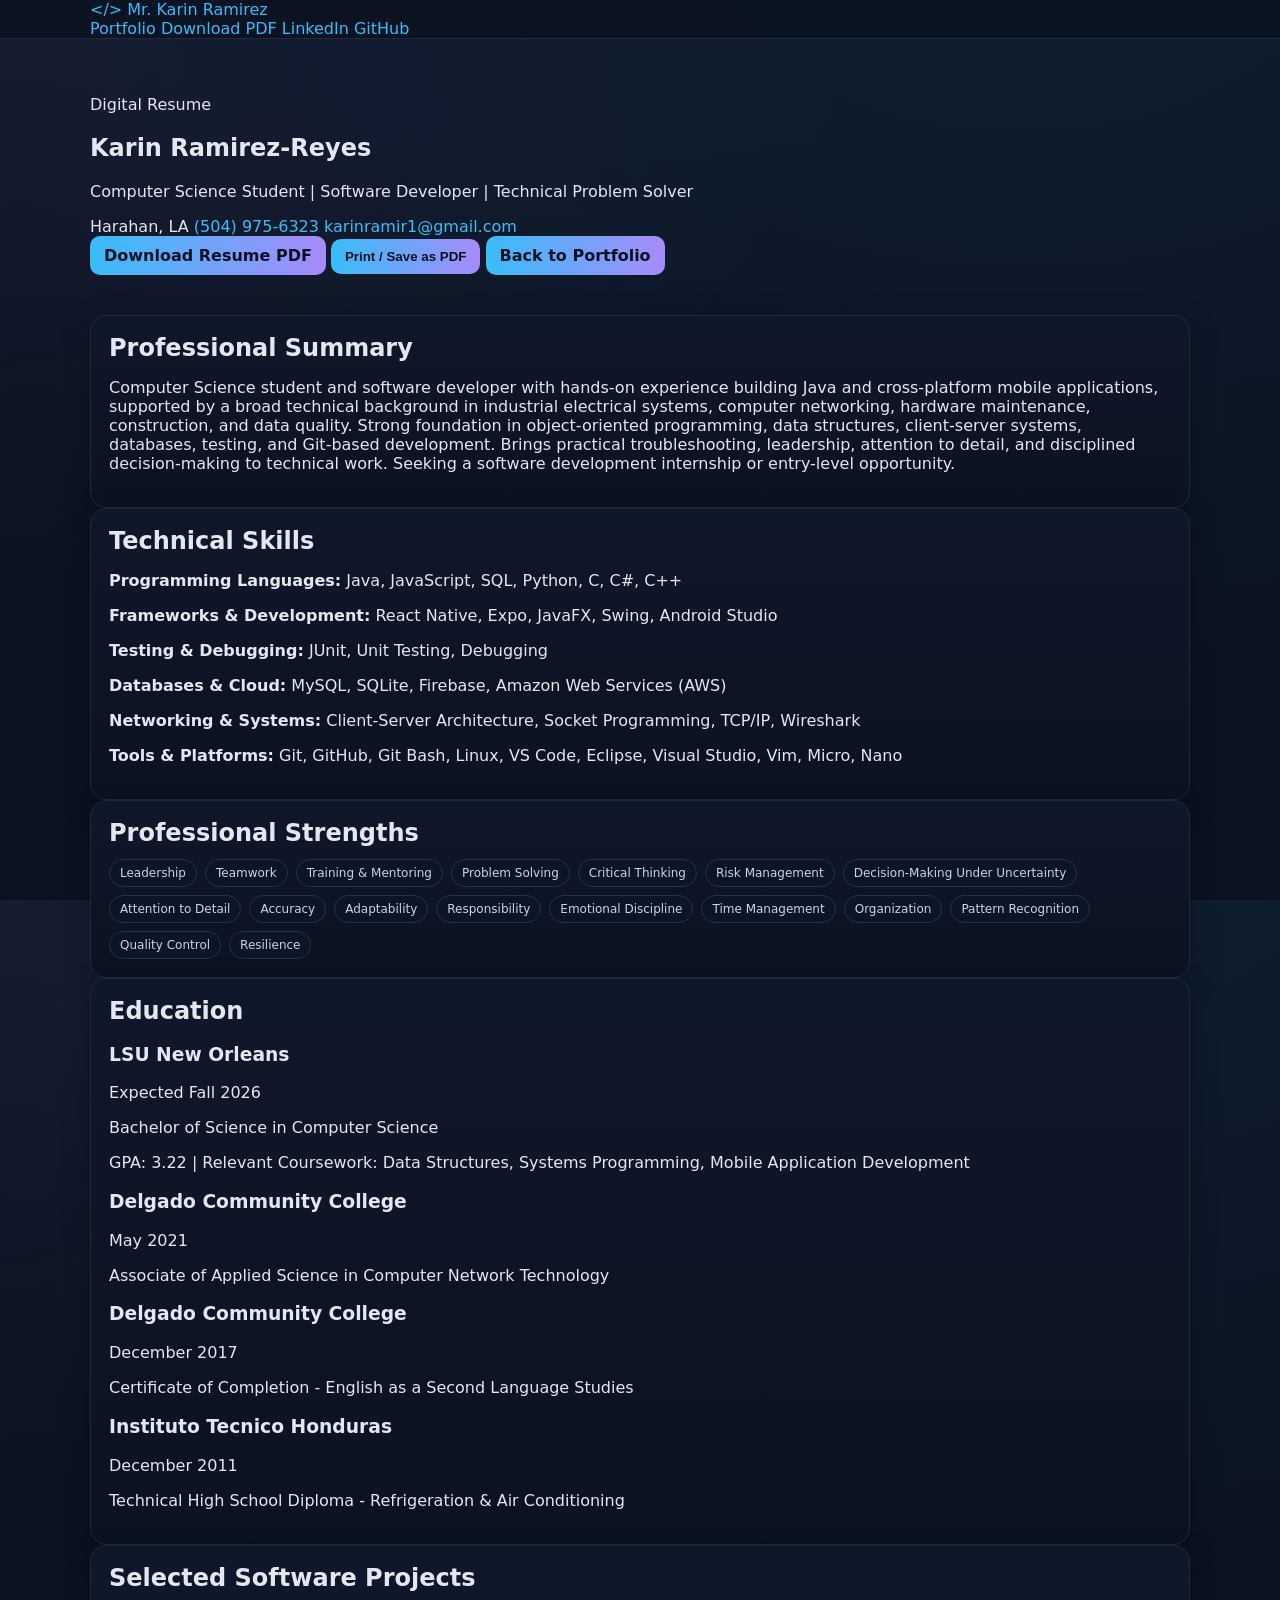
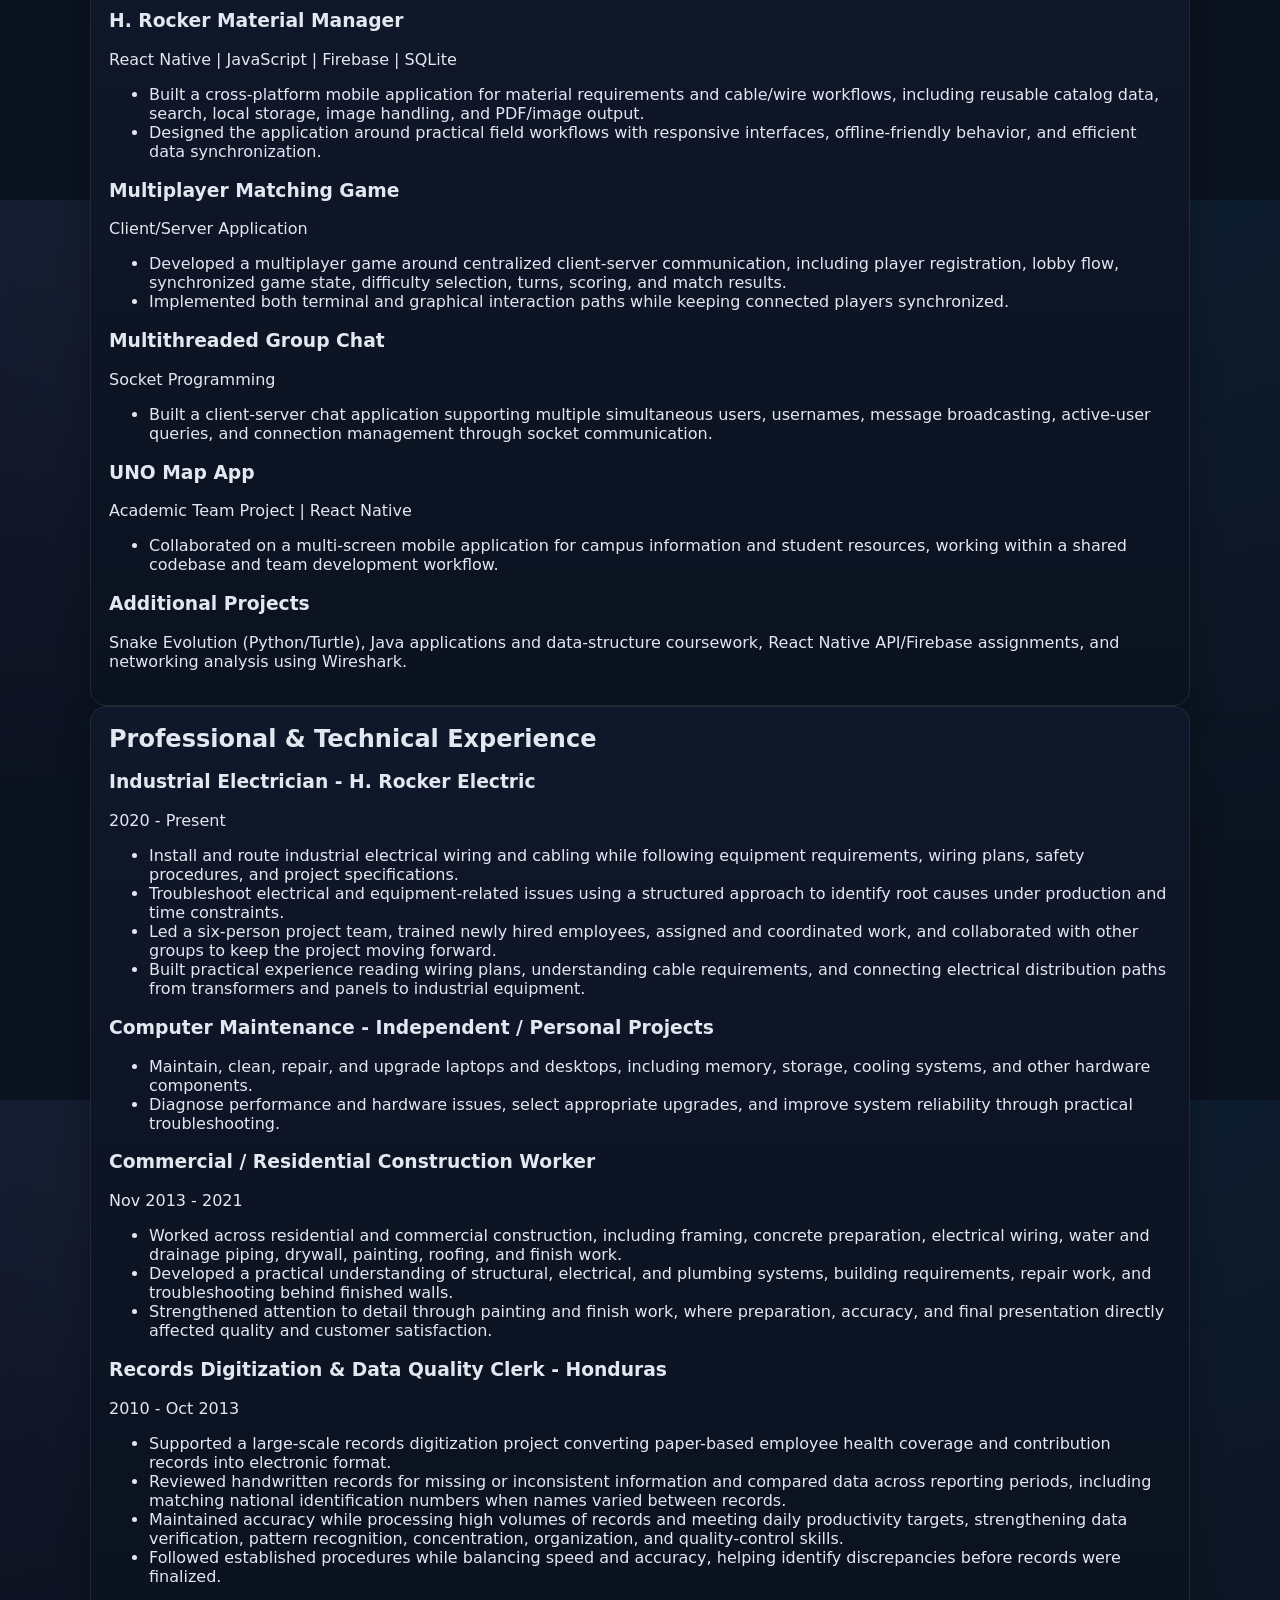
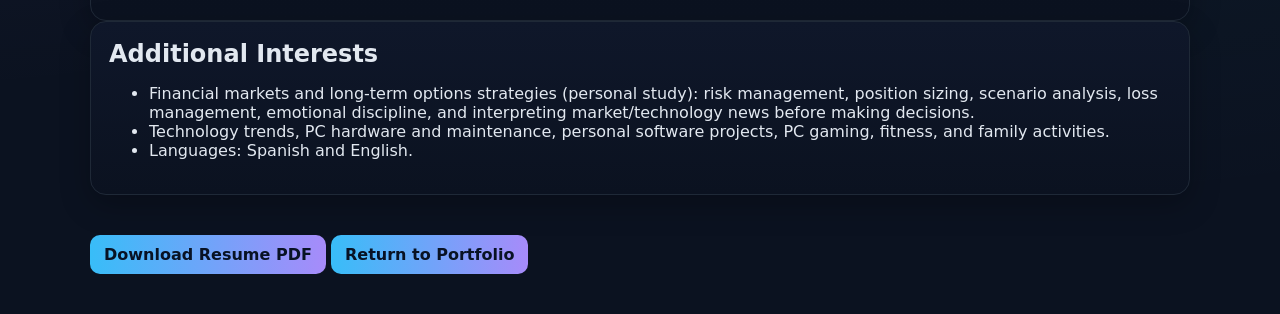
==== resume.html @ 6b3f6279 "add responsive digital resume page" ====
<!DOCTYPE html>
<html lang="en">
<head>
  <meta charset="utf-8" />
  <meta name="viewport" content="width=device-width, initial-scale=1" />

  <!-- Resume page metadata. Keep this title concise because it appears in browser tabs and search results. -->
  <title>Resume | Mr. Karin Ramirez</title>
  <meta
    name="description"
    content="Digital resume of Karin Ramirez-Reyes, Computer Science student and software developer in New Orleans, Louisiana."
  />

  <!-- The resume page reuses the main portfolio stylesheet so both pages remain visually consistent. -->
  <link rel="stylesheet" href="style.css" />
</head>

<body class="resume-page">
  <!--
    RESUME HEADER
    This lightweight header intentionally contains only the actions a recruiter is most likely to need:
    return to the portfolio, download the PDF, or open the professional profiles.
  -->
  <header class="resume-site-header">
    <div class="container resume-nav">
      <a class="logo" href="index.html">&lt;/&gt; Mr. Karin Ramirez</a>

      <nav class="resume-nav-links" aria-label="Resume navigation">
        <a href="index.html">Portfolio</a>
        <a href="resume.pdf" download>Download PDF</a>
        <a href="https://www.linkedin.com/in/karin-ramirez-reyes" target="_blank" rel="noopener">LinkedIn</a>
        <a href="https://github.com/karinramirez93" target="_blank" rel="noopener">GitHub</a>
      </nav>
    </div>
  </header>

  <main class="container resume-shell">
    <!--
      RESUME INTRO
      The digital version is intentionally formatted as readable web content instead of embedding a PDF.
      This makes the resume easier to read on phones and tablets while preserving a PDF download option.
    -->
    <section class="resume-intro">
      <p class="resume-kicker">Digital Resume</p>
      <h1>Karin Ramirez-Reyes</h1>
      <p class="resume-role">Computer Science Student | Software Developer | Technical Problem Solver</p>

      <!-- Contact details wrap automatically on smaller screens. -->
      <div class="resume-contact" aria-label="Contact information">
        <span>Harahan, LA</span>
        <a href="tel:+15049756323">(504) 975-6323</a>
        <a href="mailto:karinramir1@gmail.com">karinramir1@gmail.com</a>
      </div>

      <!-- Primary resume actions remain large enough for touch screens. -->
      <div class="resume-actions">
        <a class="btn" href="resume.pdf" download>Download Resume PDF</a>
        <button class="btn btn-secondary" type="button" onclick="window.print()">Print / Save as PDF</button>
        <a class="btn btn-secondary" href="index.html">Back to Portfolio</a>
      </div>
    </section>

    <!--
      PROFESSIONAL SUMMARY
      Keep this section short. The portfolio provides deeper project and experience details.
    -->
    <section class="resume-section card">
      <h2>Professional Summary</h2>
      <p>
        Computer Science student and software developer with hands-on experience building Java and
        cross-platform mobile applications, supported by a broad technical background in industrial
        electrical systems, computer networking, hardware maintenance, construction, and data quality.
        Strong foundation in object-oriented programming, data structures, client-server systems,
        databases, testing, and Git-based development. Brings practical troubleshooting, leadership,
        attention to detail, and disciplined decision-making to technical work. Seeking a software
        development internship or entry-level opportunity.
      </p>
    </section>

    <!--
      TECHNICAL SKILLS
      Each skill group is separated so recruiters can scan the page quickly on desktop or mobile.
    -->
    <section class="resume-section card">
      <h2>Technical Skills</h2>
      <div class="resume-skill-list">
        <p><strong>Programming Languages:</strong> Java, JavaScript, SQL, Python, C, C#, C++</p>
        <p><strong>Frameworks &amp; Development:</strong> React Native, Expo, JavaFX, Swing, Android Studio</p>
        <p><strong>Testing &amp; Debugging:</strong> JUnit, Unit Testing, Debugging</p>
        <p><strong>Databases &amp; Cloud:</strong> MySQL, SQLite, Firebase, Amazon Web Services (AWS)</p>
        <p><strong>Networking &amp; Systems:</strong> Client-Server Architecture, Socket Programming, TCP/IP, Wireshark</p>
        <p><strong>Tools &amp; Platforms:</strong> Git, GitHub, Git Bash, Linux, VS Code, Eclipse, Visual Studio, Vim, Micro, Nano</p>
      </div>
    </section>

    <!--
      PROFESSIONAL STRENGTHS
      These are intentionally presented as concise tags instead of a long paragraph.
    -->
    <section class="resume-section card">
      <h2>Professional Strengths</h2>
      <div class="stack">
        <span class="chip">Leadership</span>
        <span class="chip">Teamwork</span>
        <span class="chip">Training &amp; Mentoring</span>
        <span class="chip">Problem Solving</span>
        <span class="chip">Critical Thinking</span>
        <span class="chip">Risk Management</span>
        <span class="chip">Decision-Making Under Uncertainty</span>
        <span class="chip">Attention to Detail</span>
        <span class="chip">Accuracy</span>
        <span class="chip">Adaptability</span>
        <span class="chip">Responsibility</span>
        <span class="chip">Emotional Discipline</span>
        <span class="chip">Time Management</span>
        <span class="chip">Organization</span>
        <span class="chip">Pattern Recognition</span>
        <span class="chip">Quality Control</span>
        <span class="chip">Resilience</span>
      </div>
    </section>

    <!-- EDUCATION -->
    <section class="resume-section card">
      <h2>Education</h2>

      <article class="resume-entry">
        <div class="resume-entry-heading">
          <h3>LSU New Orleans</h3>
          <span>Expected Fall 2026</span>
        </div>
        <p>Bachelor of Science in Computer Science</p>
        <p class="resume-meta">GPA: 3.22 | Relevant Coursework: Data Structures, Systems Programming, Mobile Application Development</p>
      </article>

      <article class="resume-entry">
        <div class="resume-entry-heading">
          <h3>Delgado Community College</h3>
          <span>May 2021</span>
        </div>
        <p>Associate of Applied Science in Computer Network Technology</p>
      </article>

      <article class="resume-entry">
        <div class="resume-entry-heading">
          <h3>Delgado Community College</h3>
          <span>December 2017</span>
        </div>
        <p>Certificate of Completion - English as a Second Language Studies</p>
      </article>

      <article class="resume-entry">
        <div class="resume-entry-heading">
          <h3>Instituto Tecnico Honduras</h3>
          <span>December 2011</span>
        </div>
        <p>Technical High School Diploma - Refrigeration &amp; Air Conditioning</p>
      </article>
    </section>

    <!--
      SELECTED SOFTWARE PROJECTS
      Only representative projects are shown here. The main portfolio remains the richer project showcase.
    -->
    <section class="resume-section card">
      <h2>Selected Software Projects</h2>

      <article class="resume-entry">
        <h3>H. Rocker Material Manager</h3>
        <p class="resume-meta">React Native | JavaScript | Firebase | SQLite</p>
        <ul>
          <li>Built a cross-platform mobile application for material requirements and cable/wire workflows, including reusable catalog data, search, local storage, image handling, and PDF/image output.</li>
          <li>Designed the application around practical field workflows with responsive interfaces, offline-friendly behavior, and efficient data synchronization.</li>
        </ul>
      </article>

      <article class="resume-entry">
        <h3>Multiplayer Matching Game</h3>
        <p class="resume-meta">Client/Server Application</p>
        <ul>
          <li>Developed a multiplayer game around centralized client-server communication, including player registration, lobby flow, synchronized game state, difficulty selection, turns, scoring, and match results.</li>
          <li>Implemented both terminal and graphical interaction paths while keeping connected players synchronized.</li>
        </ul>
      </article>

      <article class="resume-entry">
        <h3>Multithreaded Group Chat</h3>
        <p class="resume-meta">Socket Programming</p>
        <ul>
          <li>Built a client-server chat application supporting multiple simultaneous users, usernames, message broadcasting, active-user queries, and connection management through socket communication.</li>
        </ul>
      </article>

      <article class="resume-entry">
        <h3>UNO Map App</h3>
        <p class="resume-meta">Academic Team Project | React Native</p>
        <ul>
          <li>Collaborated on a multi-screen mobile application for campus information and student resources, working within a shared codebase and team development workflow.</li>
        </ul>
      </article>

      <article class="resume-entry">
        <h3>Additional Projects</h3>
        <p>Snake Evolution (Python/Turtle), Java applications and data-structure coursework, React Native API/Firebase assignments, and networking analysis using Wireshark.</p>
      </article>
    </section>

    <!--
      PROFESSIONAL & TECHNICAL EXPERIENCE
      Entries are ordered from most recent to oldest to match standard resume conventions.
    -->
    <section class="resume-section card">
      <h2>Professional &amp; Technical Experience</h2>

      <article class="resume-entry">
        <div class="resume-entry-heading">
          <h3>Industrial Electrician - H. Rocker Electric</h3>
          <span>2020 - Present</span>
        </div>
        <ul>
          <li>Install and route industrial electrical wiring and cabling while following equipment requirements, wiring plans, safety procedures, and project specifications.</li>
          <li>Troubleshoot electrical and equipment-related issues using a structured approach to identify root causes under production and time constraints.</li>
          <li>Led a six-person project team, trained newly hired employees, assigned and coordinated work, and collaborated with other groups to keep the project moving forward.</li>
          <li>Built practical experience reading wiring plans, understanding cable requirements, and connecting electrical distribution paths from transformers and panels to industrial equipment.</li>
        </ul>
      </article>

      <article class="resume-entry">
        <h3>Computer Maintenance - Independent / Personal Projects</h3>
        <ul>
          <li>Maintain, clean, repair, and upgrade laptops and desktops, including memory, storage, cooling systems, and other hardware components.</li>
          <li>Diagnose performance and hardware issues, select appropriate upgrades, and improve system reliability through practical troubleshooting.</li>
        </ul>
      </article>

      <article class="resume-entry">
        <div class="resume-entry-heading">
          <h3>Commercial / Residential Construction Worker</h3>
          <span>Nov 2013 - 2021</span>
        </div>
        <ul>
          <li>Worked across residential and commercial construction, including framing, concrete preparation, electrical wiring, water and drainage piping, drywall, painting, roofing, and finish work.</li>
          <li>Developed a practical understanding of structural, electrical, and plumbing systems, building requirements, repair work, and troubleshooting behind finished walls.</li>
          <li>Strengthened attention to detail through painting and finish work, where preparation, accuracy, and final presentation directly affected quality and customer satisfaction.</li>
        </ul>
      </article>

      <article class="resume-entry">
        <div class="resume-entry-heading">
          <h3>Records Digitization &amp; Data Quality Clerk - Honduras</h3>
          <span>2010 - Oct 2013</span>
        </div>
        <ul>
          <li>Supported a large-scale records digitization project converting paper-based employee health coverage and contribution records into electronic format.</li>
          <li>Reviewed handwritten records for missing or inconsistent information and compared data across reporting periods, including matching national identification numbers when names varied between records.</li>
          <li>Maintained accuracy while processing high volumes of records and meeting daily productivity targets, strengthening data verification, pattern recognition, concentration, organization, and quality-control skills.</li>
          <li>Followed established procedures while balancing speed and accuracy, helping identify discrepancies before records were finalized.</li>
        </ul>
      </article>
    </section>

    <!--
      ADDITIONAL INTERESTS
      The resume keeps these intentionally brief; LinkedIn can provide the longer personal/professional story later.
    -->
    <section class="resume-section card">
      <h2>Additional Interests</h2>
      <ul>
        <li>Financial markets and long-term options strategies (personal study): risk management, position sizing, scenario analysis, loss management, emotional discipline, and interpreting market/technology news before making decisions.</li>
        <li>Technology trends, PC hardware and maintenance, personal software projects, PC gaming, fitness, and family activities.</li>
        <li>Languages: Spanish and English.</li>
      </ul>
    </section>

    <!-- Bottom actions prevent mobile visitors from having to scroll back to the top to download the resume. -->
    <section class="resume-bottom-actions" aria-label="Resume actions">
      <a class="btn" href="resume.pdf" download>Download Resume PDF</a>
      <a class="btn btn-secondary" href="index.html">Return to Portfolio</a>
    </section>
  </main>

  <!--
    PRINT BEHAVIOR
    window.print() is intentionally used instead of an external dependency. On most desktop and mobile
    browsers this provides a native print dialog with a "Save as PDF" option.
  -->
</body>
</html>
---- style.css ----
:root {
  --bg: #0b1220;
  --panel: #0f172a;
  --text: #e2e8f0;
  --muted: #94a3b8;
  --accent: #38bdf8;
  --accent-2: #a78bfa;
  --ring: rgba(56,189,248,0.4);
}
* { box-sizing: border-box; }
html, body { height: 100%; }
body {
  margin: 0;
  font-family: system-ui, -apple-system, Segoe UI, Roboto, Ubuntu, Cantarell, Noto Sans, Arial, "Apple Color Emoji", "Segoe UI Emoji";
  background: radial-gradient(1200px 800px at 80% -10%, rgba(56,189,248,0.08), transparent),
              radial-gradient(1000px 600px at -10% 0%, rgba(167,139,250,0.08), transparent), var(--bg);
  color: var(--text);
}
a { color: var(--accent); text-decoration: none; }
a:hover { text-decoration: underline; }
.container { width: min(1100px, 92%); margin: 0 auto; }
header { position: sticky; top: 0; z-index: 50; backdrop-filter: blur(8px); background: #0b1220cc; border-bottom: 1px solid #1f2937; }
.nav { display:flex; align-items:center; justify-content:space-between; padding: 14px 0; }
.nav a.logo { font-weight: 800; letter-spacing: 0.4px; }
.nav .links { display:flex; gap: 16px; }
.btn { display:inline-block; padding: 10px 14px; border-radius: 10px; background: linear-gradient(90deg, var(--accent), var(--accent-2)); color: #081224; font-weight: 700; border: none; }
.btn:hover { filter: brightness(1.05); }
.hero { display:grid; grid-template-columns: 1.2fr 0.8fr; gap: 28px; align-items:center; padding: 56px 0; }
.hero h1 { font-size: clamp(28px, 6vw, 48px); line-height: 1.05; margin: 0 0 12px; }
.hero p { color: var(--muted); margin: 0 0 22px; }
.card { background: linear-gradient(180deg, #0f172a, #0b1220); border: 1px solid #1f2937; border-radius: 16px; padding: 18px; box-shadow: 0 10px 30px rgba(0,0,0,0.25); }
.grid { display:grid; grid-template-columns: repeat(3, 1fr); gap: 18px; }
.project { display:flex; flex-direction:column; gap:10px; }
.project img { width:100%; aspect-ratio: 16/9; object-fit: cover; border-radius: 12px; border: 1px solid #1f2937; }
.project h3 { margin: 0; font-size: 18px; }
.project p { margin: 0; color: var(--muted); font-size: 14px; }
.stack { display:flex; gap:8px; flex-wrap: wrap; margin-top: 10px; }
.chip { padding: 6px 10px; border-radius: 999px; border:1px solid #243244; color:#cbd5e1; font-size: 12px; background:#0c1527; }
section { padding: 40px 0; }
h2 { margin: 0 0 12px; font-size: 24px; }
.about { display:grid; grid-template-columns: 1fr 1fr; gap: 18px; align-items: start; }
.footer { border-top: 1px solid #1f2937; color: #9ca3af; padding: 24px 0 60px; font-size: 14px; }
.kbd { font-family: ui-monospace, SFMono-Regular, Menlo, Monaco, Consolas, "Liberation Mono", "Courier New", monospace; background:#0c1527; border:1px solid #243244; padding:2px 6px; border-radius:6px; }
.note { color: var(--muted); font-size: 14px; }
@media (max-width: 900px) {
  .hero { grid-template-columns: 1fr; text-align: center; }
  .about { grid-template-columns: 1fr; }
  .grid { grid-template-columns: 1fr; }
  .nav .links { display:none; }
}
input, textarea {
  padding:12px;
  border-radius:10px;
  border:1px solid #243244;
  background:#0c1527;
  color:#e2e8f0;
  outline:none;
}
input:focus, textarea:focus {
  box-shadow:0 0 0 4px var(--ring);
}



/* Experience projects are grouped independently so future work can use the same gallery pattern. */
.experience-projects { margin-top: 18px; }
.experience-projects h4 { margin: 0 0 10px; font-size: 15px; }
.experience-project-button {
  width: 100%; padding: 14px; text-align: left; cursor: pointer;
  border: 1px solid #243244; border-radius: 12px; background: #0c1527; color: var(--text);
}
.experience-project-button:hover { border-color: var(--accent); }
.experience-project-button span { display: block; font-weight: 700; }
.experience-project-button small { display: block; margin-top: 5px; color: var(--muted); }

.modal-open { overflow: hidden; }
.gallery-modal, .lightbox { display: none; position: fixed; inset: 0; z-index: 100; padding: 24px; }
.gallery-modal.is-open, .lightbox.is-open { display: grid; place-items: center; }
.gallery-modal-backdrop { position: absolute; inset: 0; background: rgba(2, 6, 23, 0.88); backdrop-filter: blur(5px); }
.gallery-dialog {
  position: relative; z-index: 1; width: min(920px, 96vw); max-height: 92vh; overflow-y: auto;
  background: var(--panel); border: 1px solid #243244; border-radius: 18px; padding: 24px;
  box-shadow: 0 24px 80px rgba(0,0,0,.55);
}
.gallery-heading { padding-right: 42px; }
.gallery-heading h2 { margin-bottom: 8px; }
.gallery-heading > p:last-child { color: var(--muted); margin-top: 0; }
.gallery-eyebrow { margin: 0 0 7px; color: var(--accent); font-size: 13px; font-weight: 700; text-transform: uppercase; letter-spacing: .06em; }
.gallery-close {
  position: absolute; top: 12px; right: 14px; z-index: 3; width: 40px; height: 40px;
  border: 1px solid #243244; border-radius: 50%; background: #0c1527; color: var(--text);
  font-size: 25px; cursor: pointer;
}
.gallery-page { display: grid; grid-template-columns: repeat(2, minmax(0, 1fr)); gap: 12px; margin-top: 20px; }
.gallery-thumbnail { padding: 0; border: 1px solid #243244; border-radius: 12px; overflow: hidden; background: #0c1527; cursor: zoom-in; }
.gallery-thumbnail img { display: block; width: 100%; aspect-ratio: 4 / 3; object-fit: cover; }
.gallery-controls { display: flex; justify-content: center; align-items: center; gap: 18px; margin-top: 18px; }
.gallery-page-button {
  min-width: 76px; min-height: 40px; padding: 8px 12px; border-radius: 10px;
  border: 1px solid #243244; background: #0c1527; color: var(--text);
  font-size: 14px; cursor: pointer;
}
.gallery-page-button:hover:not(:disabled) { border-color: var(--accent); }
.gallery-page-button:disabled { opacity: .35; cursor: not-allowed; }
#gallery-page-status { min-width: 105px; text-align: center; color: var(--muted); font-size: 14px; }
.gallery-page-top { scroll-margin-top: 12px; outline: none; }
.project-actions { display: flex; gap: 12px; margin-top: 10px; align-items: center; flex-wrap: wrap; }
.text-button {
  padding: 0; border: 0; background: transparent; color: var(--accent);
  font: inherit; cursor: pointer;
}
.text-button:hover { text-decoration: underline; }

.lightbox { z-index: 120; }
.lightbox-dialog {
  position: relative; z-index: 1; display: grid; place-items: center;
  width: min(1200px, 96vw); height: min(850px, 92vh);
}
.lightbox-dialog .gallery-close { background: rgba(12,21,39,.9); }
.lightbox-dialog img { max-width: 100%; max-height: 86vh; object-fit: contain; border-radius: 12px; }
.lightbox-arrow {
  position: absolute; top: 50%; transform: translateY(-50%); z-index: 2;
  width: 48px; height: 48px; border-radius: 50%; border: 1px solid #334155;
  background: rgba(12,21,39,.88); color: var(--text); font-size: 22px; cursor: pointer;
}
.lightbox-prev { left: 12px; }
.lightbox-next { right: 12px; }
.lightbox-status {
  position: absolute; bottom: 10px; padding: 6px 10px; border-radius: 999px;
  background: rgba(12,21,39,.88); color: var(--text); font-size: 13px;
}

@media (max-width: 650px) {
  .gallery-modal, .lightbox { padding: 10px; }
  .gallery-dialog { padding: 18px 14px; }
  /* Two compact thumbnails per row keep four photos visible without oversized mobile images. */
  .gallery-page { grid-template-columns: repeat(2, minmax(0, 1fr)); gap: 8px; }
  .gallery-thumbnail img { aspect-ratio: 1 / 1; }
  .gallery-controls { gap: 7px; flex-wrap: wrap; }
  .gallery-page-button { min-width: 68px; min-height: 42px; padding: 7px 9px; font-size: 13px; }
  #gallery-page-status { order: -1; flex-basis: 100%; margin-bottom: 2px; }
  .lightbox-arrow { width: 42px; height: 42px; }
}
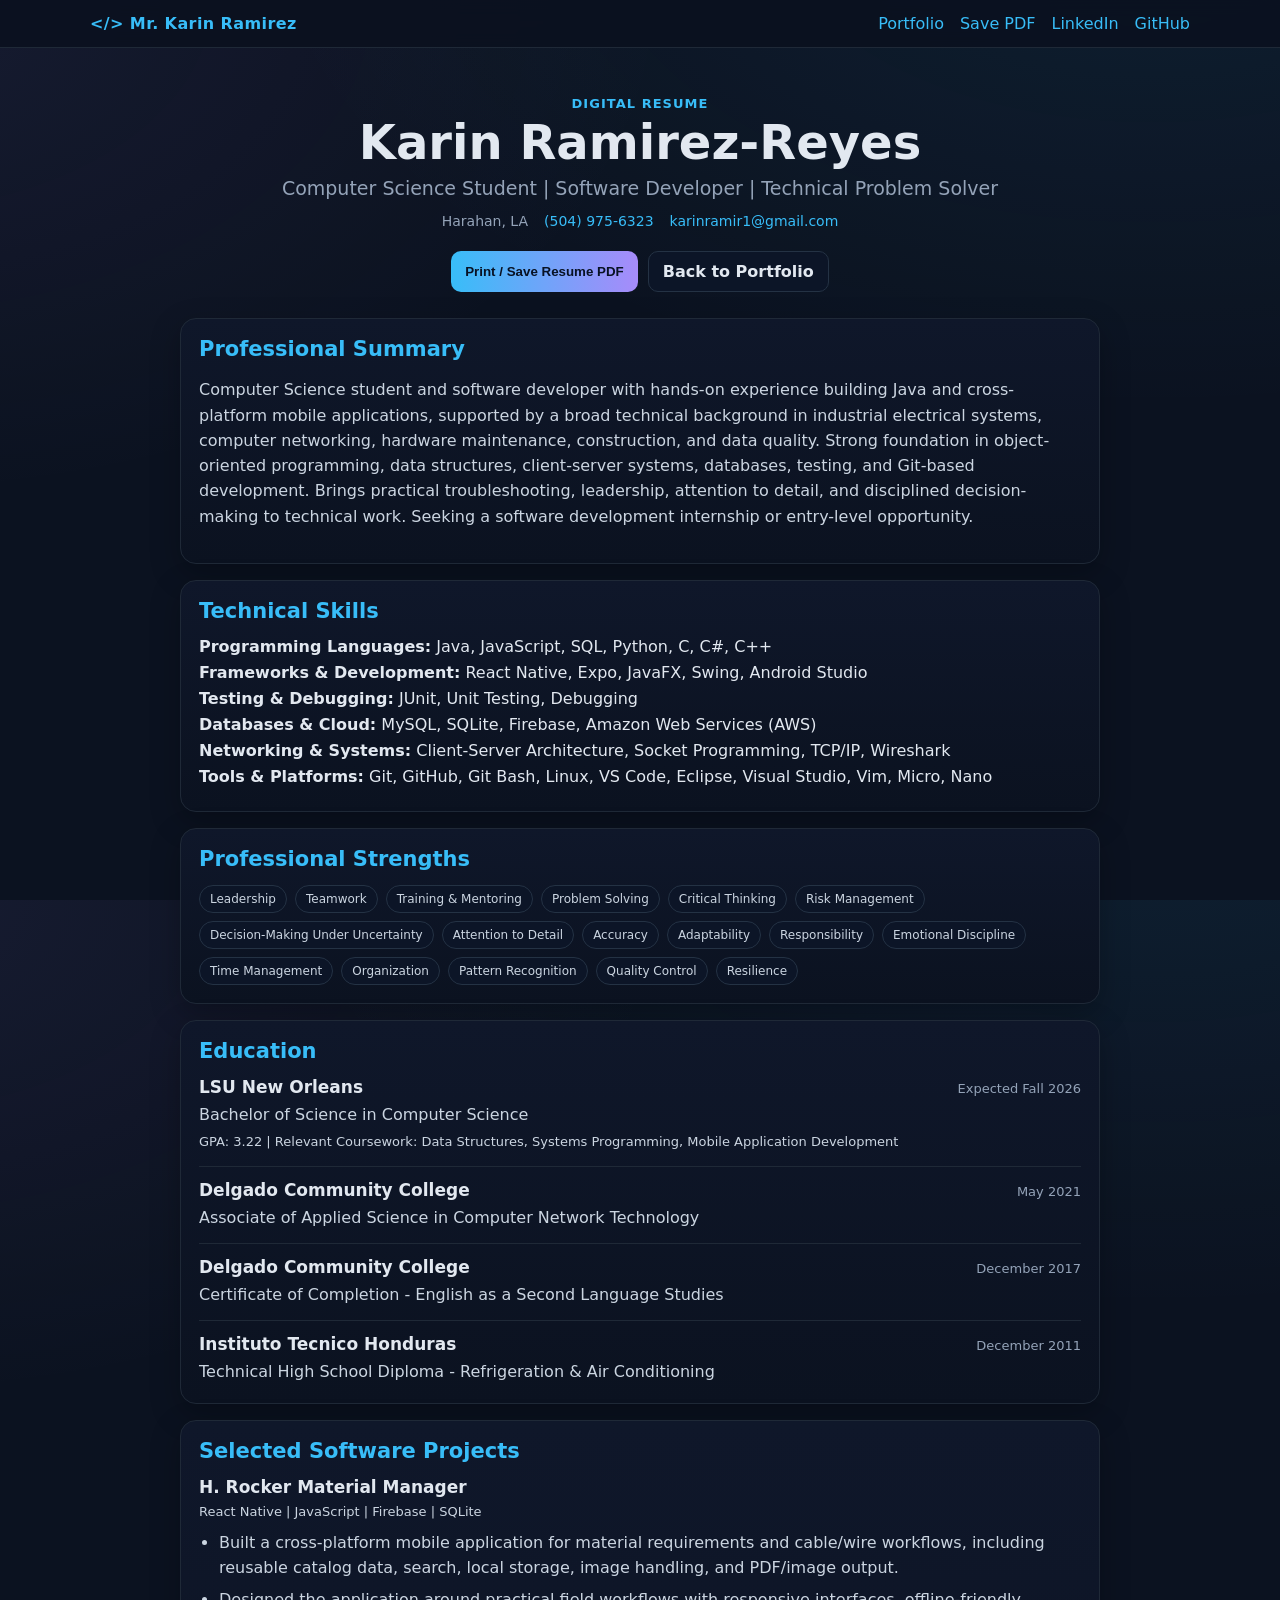
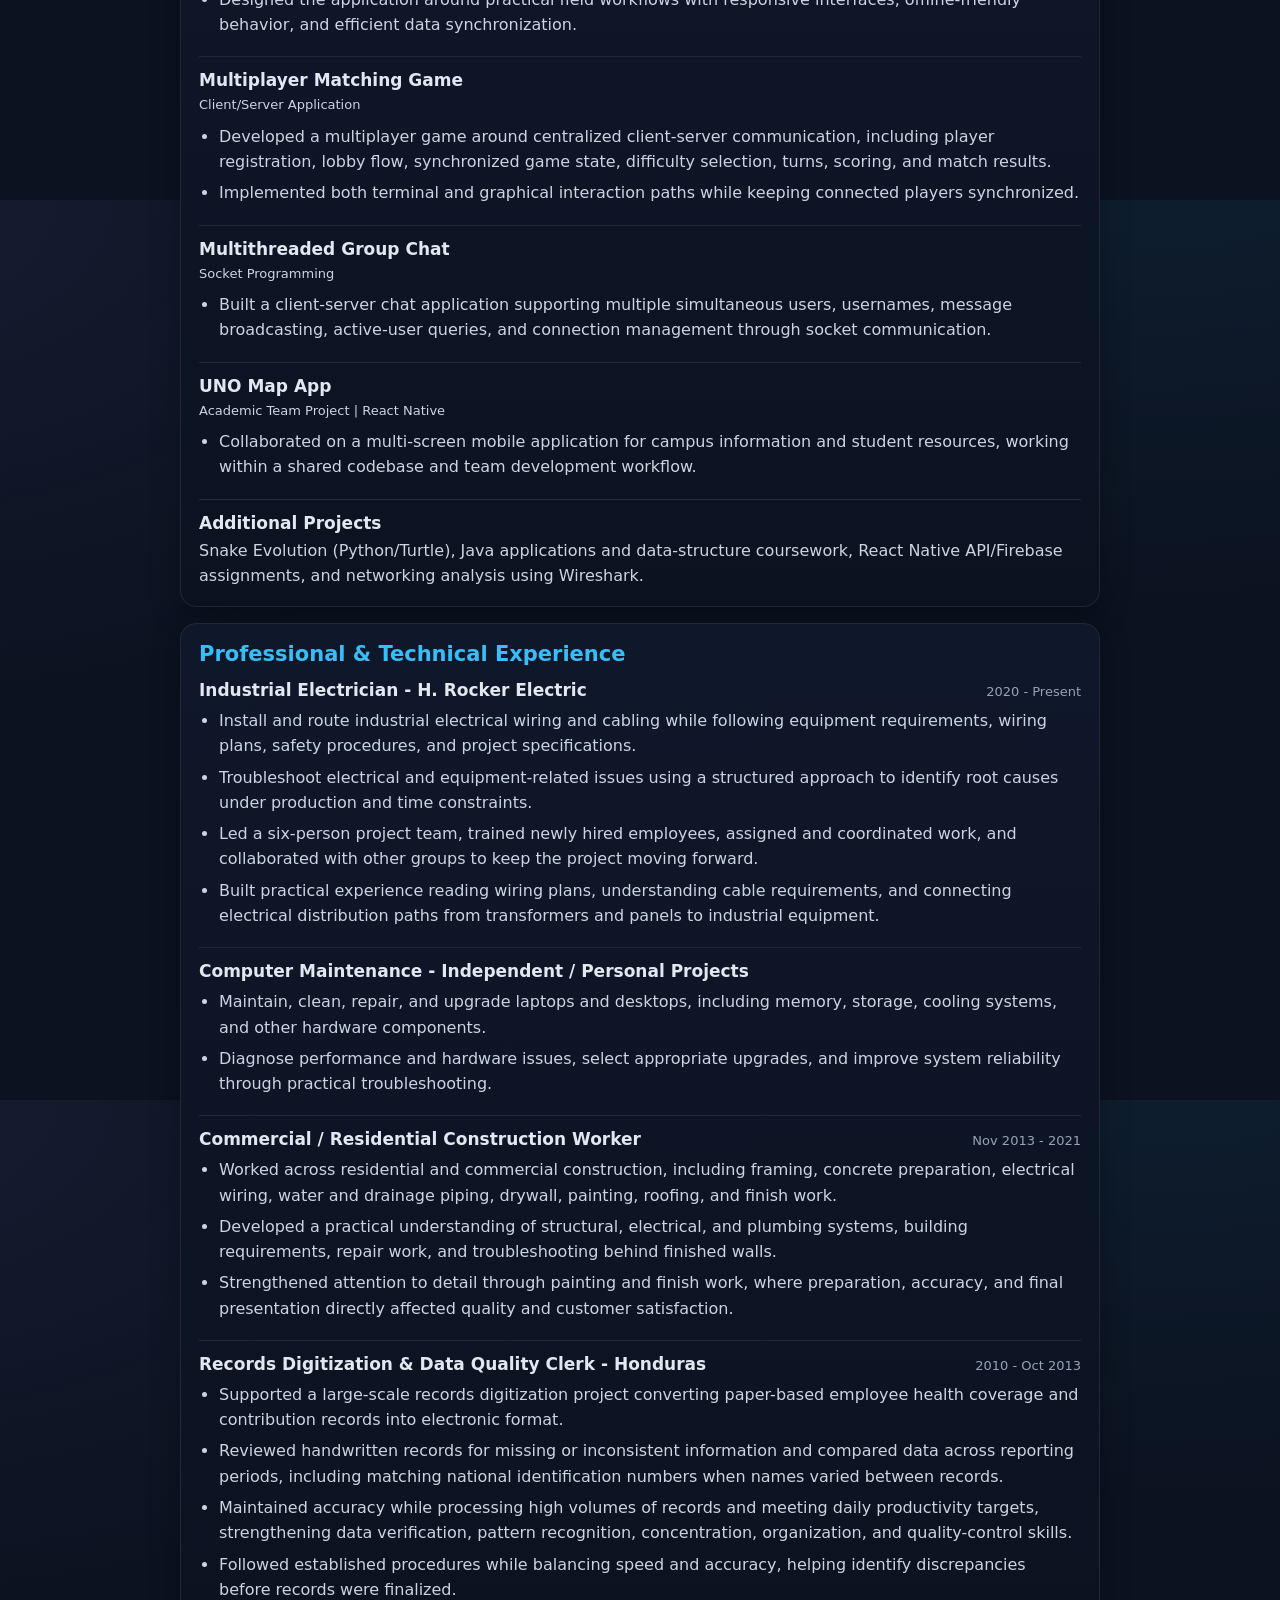
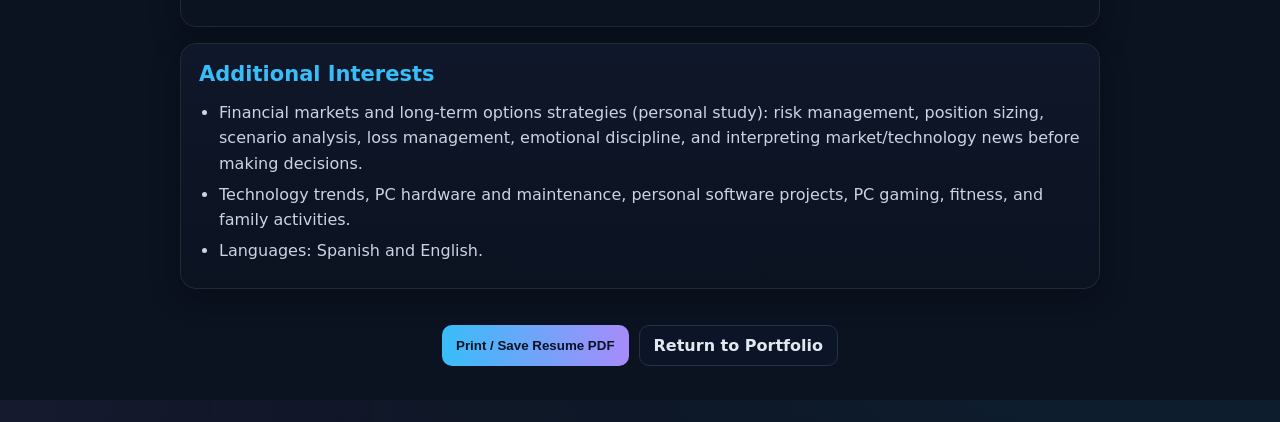
==== commit f66892d0: "use responsive print flow for resume download" ====
--- a/resume.html
+++ b/resume.html
@@ -27,7 +27,7 @@
 
       <nav class="resume-nav-links" aria-label="Resume navigation">
         <a href="index.html">Portfolio</a>
-        <a href="resume.pdf" download>Download PDF</a>
+        <a href="#" onclick="window.print(); return false;">Save PDF</a>
         <a href="https://www.linkedin.com/in/karin-ramirez-reyes" target="_blank" rel="noopener">LinkedIn</a>
         <a href="https://github.com/karinramirez93" target="_blank" rel="noopener">GitHub</a>
       </nav>
@@ -54,8 +54,7 @@
 
       <!-- Primary resume actions remain large enough for touch screens. -->
       <div class="resume-actions">
-        <a class="btn" href="resume.pdf" download>Download Resume PDF</a>
-        <button class="btn btn-secondary" type="button" onclick="window.print()">Print / Save as PDF</button>
+        <button class="btn" type="button" onclick="window.print()">Print / Save Resume PDF</button>
         <a class="btn btn-secondary" href="index.html">Back to Portfolio</a>
       </div>
     </section>
@@ -274,7 +273,7 @@
 
     <!-- Bottom actions prevent mobile visitors from having to scroll back to the top to download the resume. -->
     <section class="resume-bottom-actions" aria-label="Resume actions">
-      <a class="btn" href="resume.pdf" download>Download Resume PDF</a>
+      <button class="btn" type="button" onclick="window.print()">Print / Save Resume PDF</button>
       <a class="btn btn-secondary" href="index.html">Return to Portfolio</a>
     </section>
   </main>
--- a/style.css
+++ b/style.css
@@ -141,3 +141,329 @@
   #gallery-page-status { order: -1; flex-basis: 100%; margin-bottom: 2px; }
   .lightbox-arrow { width: 42px; height: 42px; }
 }
+
+
+/* ==========================================================================
+   DIGITAL RESUME PAGE
+   --------------------------------------------------------------------------
+   These styles are shared only by resume.html. The digital resume is designed
+   to remain readable on desktop, laptop, tablet, and phone screens without
+   forcing visitors to zoom into a PDF.
+   ========================================================================== */
+
+.resume-page {
+  background:
+    radial-gradient(900px 500px at 90% -10%, rgba(56,189,248,0.08), transparent),
+    radial-gradient(800px 500px at -10% 0%, rgba(167,139,250,0.08), transparent),
+    var(--bg);
+}
+
+/* The resume header remains visible while scrolling, matching the main site. */
+.resume-site-header {
+  position: sticky;
+  top: 0;
+  z-index: 50;
+  backdrop-filter: blur(8px);
+  background: #0b1220ee;
+  border-bottom: 1px solid #1f2937;
+}
+
+.resume-nav {
+  display: flex;
+  align-items: center;
+  justify-content: space-between;
+  gap: 18px;
+  padding: 14px 0;
+}
+
+.resume-nav .logo {
+  font-weight: 800;
+  letter-spacing: 0.4px;
+  white-space: nowrap;
+}
+
+.resume-nav-links {
+  display: flex;
+  align-items: center;
+  gap: 16px;
+  flex-wrap: wrap;
+}
+
+/* Main content width is intentionally narrower than the portfolio for easier reading. */
+.resume-shell {
+  width: min(920px, 92%);
+  padding-bottom: 48px;
+}
+
+.resume-intro {
+  text-align: center;
+  padding: 48px 0 26px;
+}
+
+.resume-kicker {
+  margin: 0 0 6px;
+  color: var(--accent);
+  font-size: 13px;
+  font-weight: 800;
+  letter-spacing: 0.08em;
+  text-transform: uppercase;
+}
+
+.resume-intro h1 {
+  margin: 0;
+  font-size: clamp(30px, 6vw, 48px);
+  line-height: 1.05;
+}
+
+.resume-role {
+  margin: 10px auto 0;
+  color: var(--muted);
+  font-size: clamp(15px, 2.5vw, 19px);
+}
+
+.resume-contact {
+  display: flex;
+  justify-content: center;
+  gap: 8px 16px;
+  flex-wrap: wrap;
+  margin-top: 14px;
+  color: var(--muted);
+  font-size: 14px;
+}
+
+.resume-actions,
+.resume-bottom-actions {
+  display: flex;
+  justify-content: center;
+  gap: 10px;
+  flex-wrap: wrap;
+  margin-top: 22px;
+}
+
+/* Secondary buttons keep the same shape as .btn but use a quieter treatment. */
+.btn-secondary {
+  background: #0c1527;
+  color: var(--text);
+  border: 1px solid #243244;
+}
+
+.btn-secondary:hover {
+  border-color: var(--accent);
+  text-decoration: none;
+}
+
+/* Each resume section uses the existing card design for visual consistency. */
+.resume-section {
+  margin-bottom: 16px;
+}
+
+.resume-section h2 {
+  margin-bottom: 14px;
+  color: var(--accent);
+  font-size: 21px;
+}
+
+.resume-section > p,
+.resume-section li,
+.resume-entry p {
+  color: #cbd5e1;
+  line-height: 1.58;
+}
+
+.resume-skill-list p {
+  margin: 7px 0;
+}
+
+.resume-entry {
+  padding: 13px 0;
+  border-top: 1px solid #1f2937;
+}
+
+.resume-entry:first-of-type {
+  padding-top: 0;
+  border-top: 0;
+}
+
+.resume-entry:last-child {
+  padding-bottom: 0;
+}
+
+.resume-entry h3 {
+  margin: 0;
+  font-size: 17px;
+}
+
+.resume-entry p {
+  margin: 5px 0 0;
+}
+
+.resume-entry ul,
+.resume-section > ul {
+  margin: 8px 0 0;
+  padding-left: 20px;
+}
+
+.resume-entry li,
+.resume-section > ul li {
+  margin-bottom: 6px;
+}
+
+.resume-entry-heading {
+  display: flex;
+  align-items: baseline;
+  justify-content: space-between;
+  gap: 14px;
+}
+
+.resume-entry-heading span,
+.resume-meta {
+  color: var(--muted);
+  font-size: 13px;
+}
+
+.resume-bottom-actions {
+  padding: 14px 0 8px;
+}
+
+/* --------------------------------------------------------------------------
+   RESUME RESPONSIVE RULES
+   Tablet and phone layouts prioritize legibility and touch-friendly controls.
+   -------------------------------------------------------------------------- */
+@media (max-width: 760px) {
+  .resume-nav {
+    align-items: flex-start;
+  }
+
+  /* Keep the header compact on small screens instead of hiding navigation entirely. */
+  .resume-nav-links {
+    justify-content: flex-end;
+    gap: 9px 12px;
+    font-size: 13px;
+  }
+
+  .resume-intro {
+    padding-top: 34px;
+  }
+
+  .resume-entry-heading {
+    flex-direction: column;
+    align-items: flex-start;
+    gap: 4px;
+  }
+
+  .resume-actions .btn,
+  .resume-bottom-actions .btn {
+    min-height: 44px;
+    display: inline-flex;
+    align-items: center;
+    justify-content: center;
+  }
+}
+
+@media (max-width: 520px) {
+  .resume-nav {
+    flex-direction: column;
+    align-items: stretch;
+  }
+
+  .resume-nav .logo {
+    text-align: center;
+  }
+
+  .resume-nav-links {
+    justify-content: center;
+  }
+
+  .resume-shell {
+    width: min(94%, 920px);
+  }
+
+  .resume-section {
+    padding: 15px;
+  }
+
+  /* Full-width action buttons are easier to tap on narrow phones. */
+  .resume-actions,
+  .resume-bottom-actions {
+    flex-direction: column;
+  }
+
+  .resume-actions .btn,
+  .resume-bottom-actions .btn {
+    width: 100%;
+  }
+}
+
+/* --------------------------------------------------------------------------
+   PRINT / SAVE-AS-PDF RULES
+   The digital page can be printed cleanly without navigation or dark panels.
+   -------------------------------------------------------------------------- */
+@media print {
+  body.resume-page {
+    background: #fff;
+    color: #111;
+  }
+
+  .resume-site-header,
+  .resume-actions,
+  .resume-bottom-actions,
+  .resume-kicker {
+    display: none !important;
+  }
+
+  .resume-shell {
+    width: 100%;
+    max-width: none;
+    padding: 0;
+  }
+
+  .resume-intro {
+    padding: 0 0 14px;
+  }
+
+  .resume-role,
+  .resume-contact,
+  .resume-entry-heading span,
+  .resume-meta {
+    color: #444;
+  }
+
+  .resume-section {
+    background: #fff;
+    color: #111;
+    border: 0;
+    box-shadow: none;
+    border-radius: 0;
+    padding: 0;
+    margin-bottom: 14px;
+    break-inside: avoid;
+  }
+
+  .resume-section h2 {
+    color: #111;
+    border-bottom: 1px solid #999;
+    padding-bottom: 3px;
+  }
+
+  .resume-section > p,
+  .resume-section li,
+  .resume-entry p {
+    color: #111;
+  }
+
+  .resume-entry {
+    border-color: #ddd;
+    break-inside: avoid;
+  }
+
+  a {
+    color: #111;
+    text-decoration: none;
+  }
+
+  .chip {
+    color: #111;
+    background: #fff;
+    border-color: #bbb;
+  }
+}
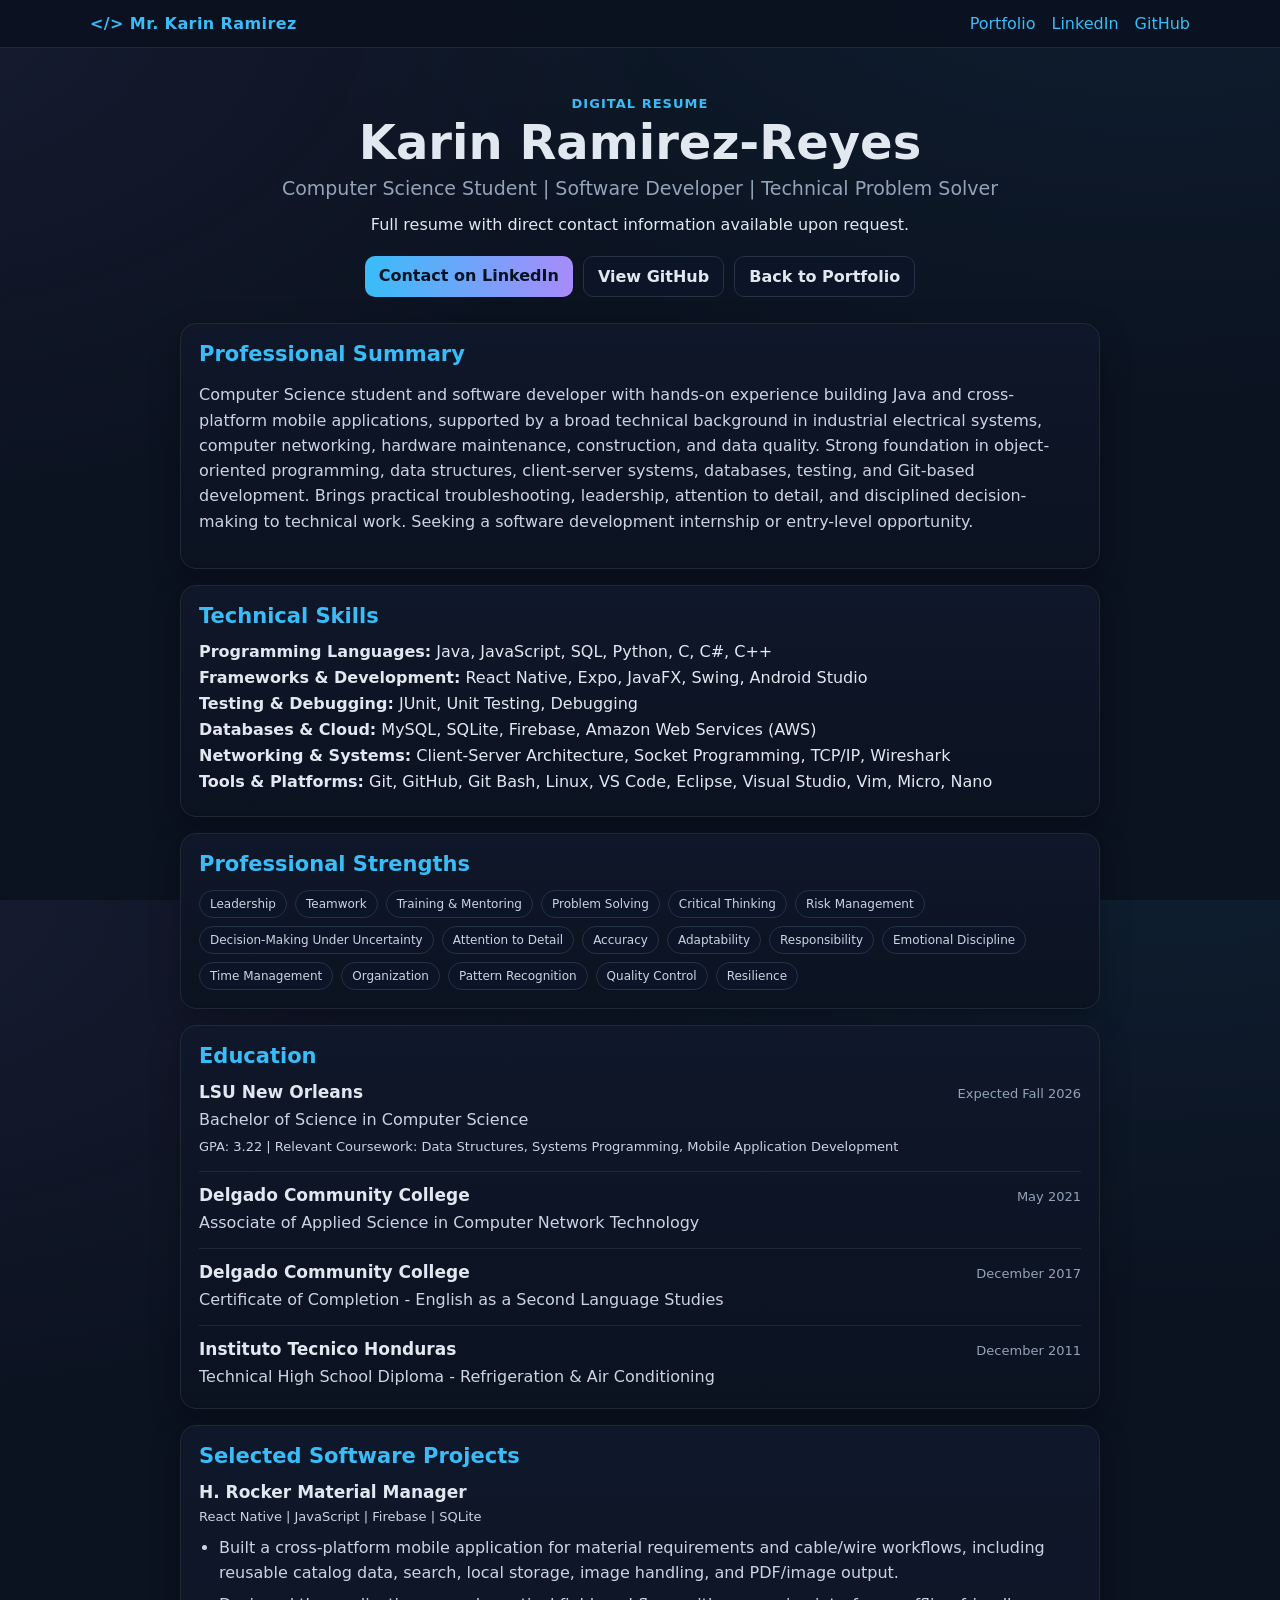
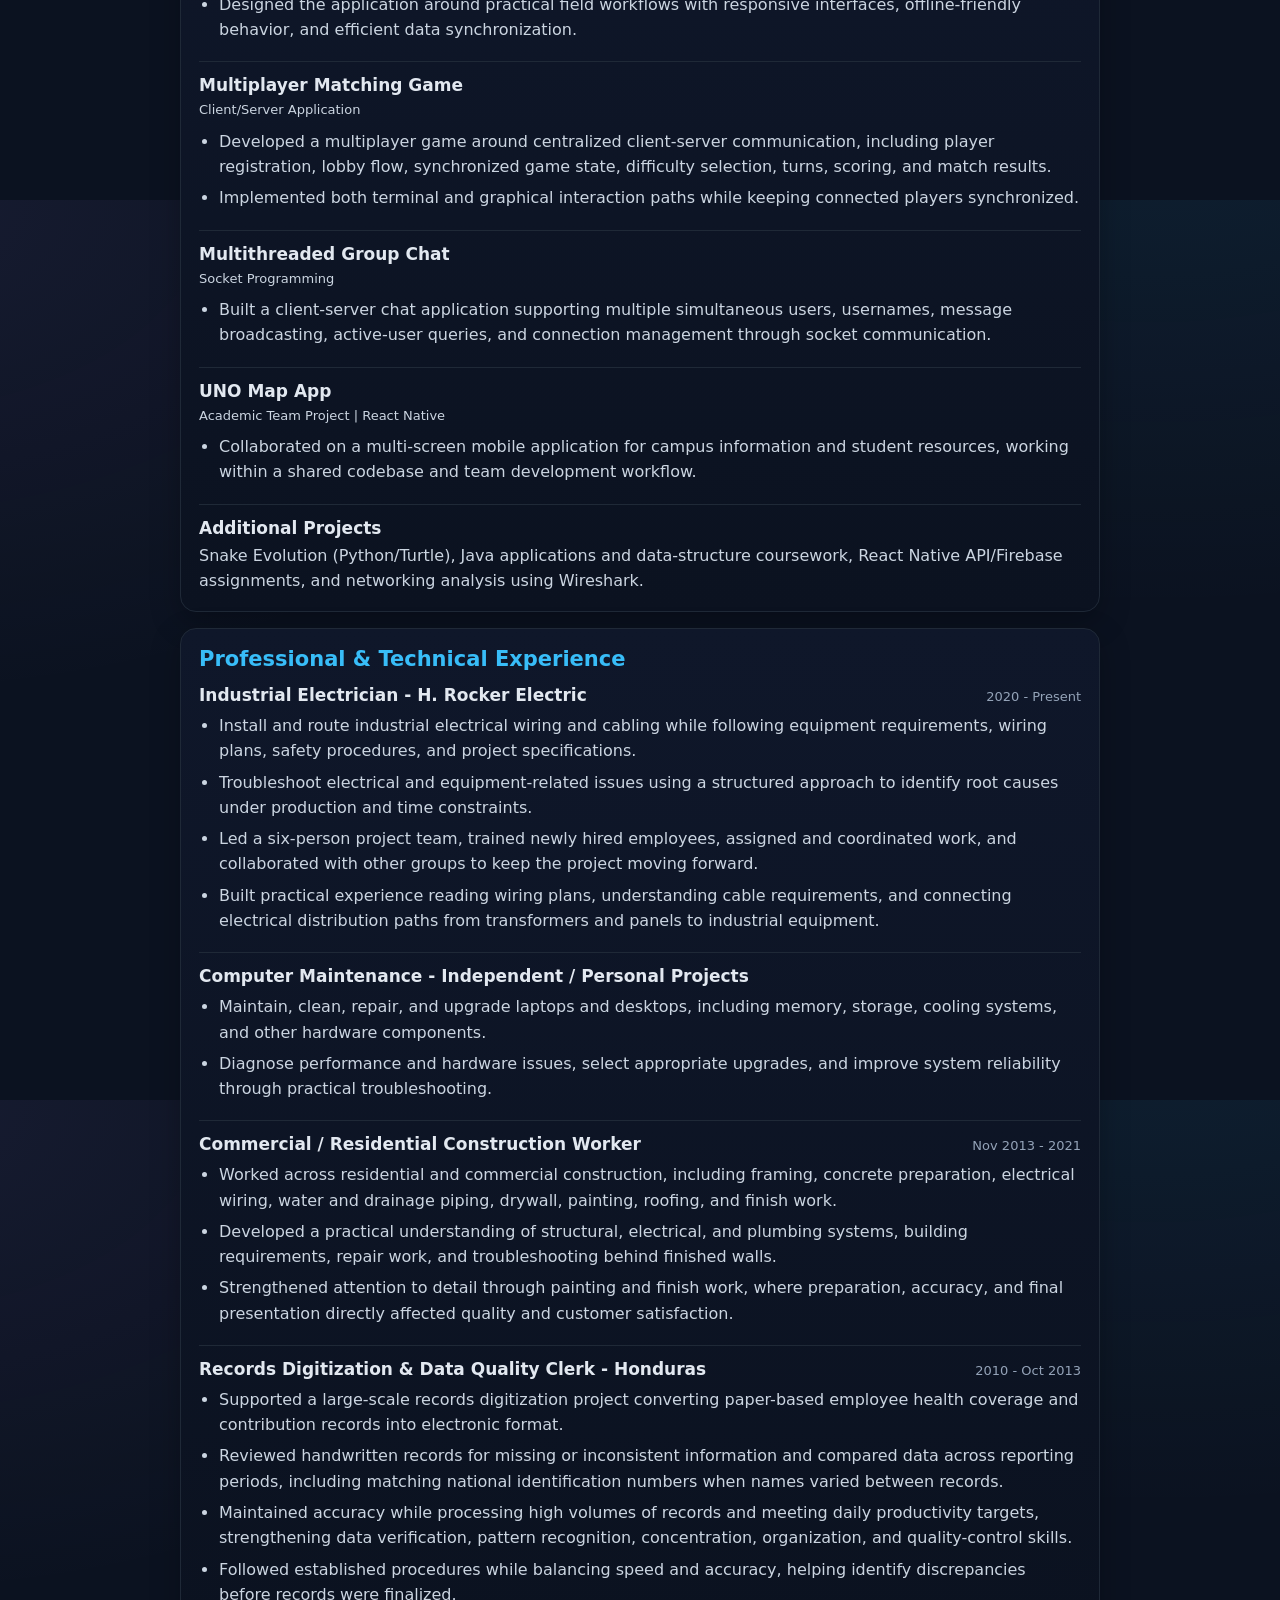
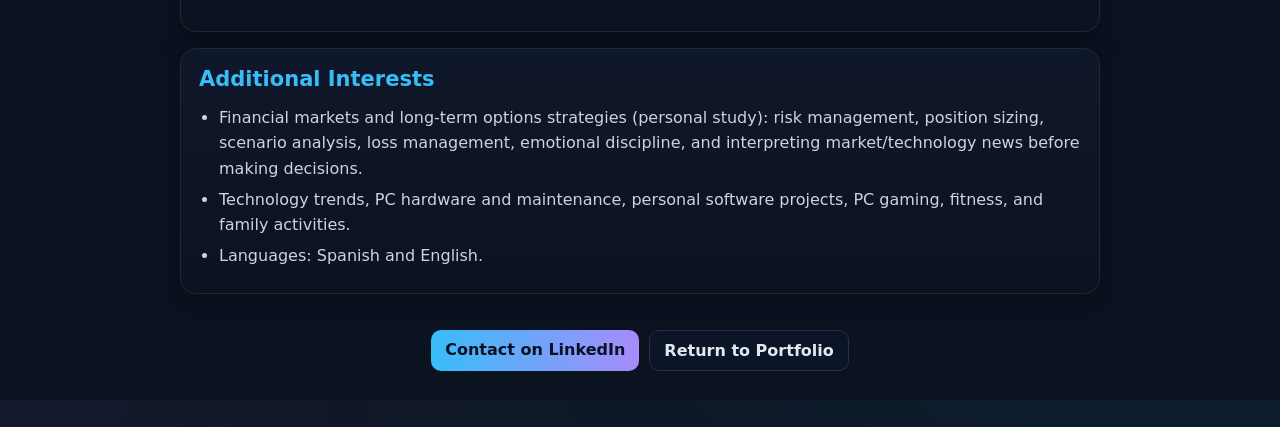
==== commit 57356320: "protect personal contact details on public resume" ====
--- a/resume.html
+++ b/resume.html
@@ -8,7 +8,7 @@
   <title>Resume | Mr. Karin Ramirez</title>
   <meta
     name="description"
-    content="Digital resume of Karin Ramirez-Reyes, Computer Science student and software developer in New Orleans, Louisiana."
+    content="Digital professional profile of Karin Ramirez-Reyes, Computer Science student and software developer."
   />
 
   <!-- The resume page reuses the main portfolio stylesheet so both pages remain visually consistent. -->
@@ -18,8 +18,8 @@
 <body class="resume-page">
   <!--
     RESUME HEADER
-    This lightweight header intentionally contains only the actions a recruiter is most likely to need:
-    return to the portfolio, download the PDF, or open the professional profiles.
+    This public version intentionally avoids private contact information.
+    Visitors can return to the portfolio or continue the conversation through professional profiles.
   -->
   <header class="resume-site-header">
     <div class="container resume-nav">
@@ -27,7 +27,6 @@
 
       <nav class="resume-nav-links" aria-label="Resume navigation">
         <a href="index.html">Portfolio</a>
-        <a href="#" onclick="window.print(); return false;">Save PDF</a>
         <a href="https://www.linkedin.com/in/karin-ramirez-reyes" target="_blank" rel="noopener">LinkedIn</a>
         <a href="https://github.com/karinramirez93" target="_blank" rel="noopener">GitHub</a>
       </nav>
@@ -45,16 +44,19 @@
       <h1>Karin Ramirez-Reyes</h1>
       <p class="resume-role">Computer Science Student | Software Developer | Technical Problem Solver</p>
 
-      <!-- Contact details wrap automatically on smaller screens. -->
-      <div class="resume-contact" aria-label="Contact information">
-        <span>Harahan, LA</span>
-        <a href="tel:+15049756323">(504) 975-6323</a>
-        <a href="mailto:karinramir1@gmail.com">karinramir1@gmail.com</a>
-      </div>
-
-      <!-- Primary resume actions remain large enough for touch screens. -->
+      <!--
+        PUBLIC CONTACT POLICY
+        Phone number, street/local address, and direct email are intentionally omitted from the public site.
+        A full resume with direct contact details can be shared privately with employers when appropriate.
+      -->
+      <p class="resume-privacy-note">
+        Full resume with direct contact information available upon request.
+      </p>
+
+      <!-- Professional contact options remain public and are safe to share broadly. -->
       <div class="resume-actions">
-        <button class="btn" type="button" onclick="window.print()">Print / Save Resume PDF</button>
+        <a class="btn" href="https://www.linkedin.com/in/karin-ramirez-reyes" target="_blank" rel="noopener">Contact on LinkedIn</a>
+        <a class="btn btn-secondary" href="https://github.com/karinramirez93" target="_blank" rel="noopener">View GitHub</a>
         <a class="btn btn-secondary" href="index.html">Back to Portfolio</a>
       </div>
     </section>
@@ -271,17 +273,11 @@
       </ul>
     </section>
 
-    <!-- Bottom actions prevent mobile visitors from having to scroll back to the top to download the resume. -->
-    <section class="resume-bottom-actions" aria-label="Resume actions">
-      <button class="btn" type="button" onclick="window.print()">Print / Save Resume PDF</button>
+    <!-- Bottom actions keep the professional contact path easy to reach on long mobile pages. -->
+    <section class="resume-bottom-actions" aria-label="Professional contact options">
+      <a class="btn" href="https://www.linkedin.com/in/karin-ramirez-reyes" target="_blank" rel="noopener">Contact on LinkedIn</a>
       <a class="btn btn-secondary" href="index.html">Return to Portfolio</a>
     </section>
   </main>
-
-  <!--
-    PRINT BEHAVIOR
-    window.print() is intentionally used instead of an external dependency. On most desktop and mobile
-    browsers this provides a native print dialog with a "Save as PDF" option.
-  -->
 </body>
 </html>
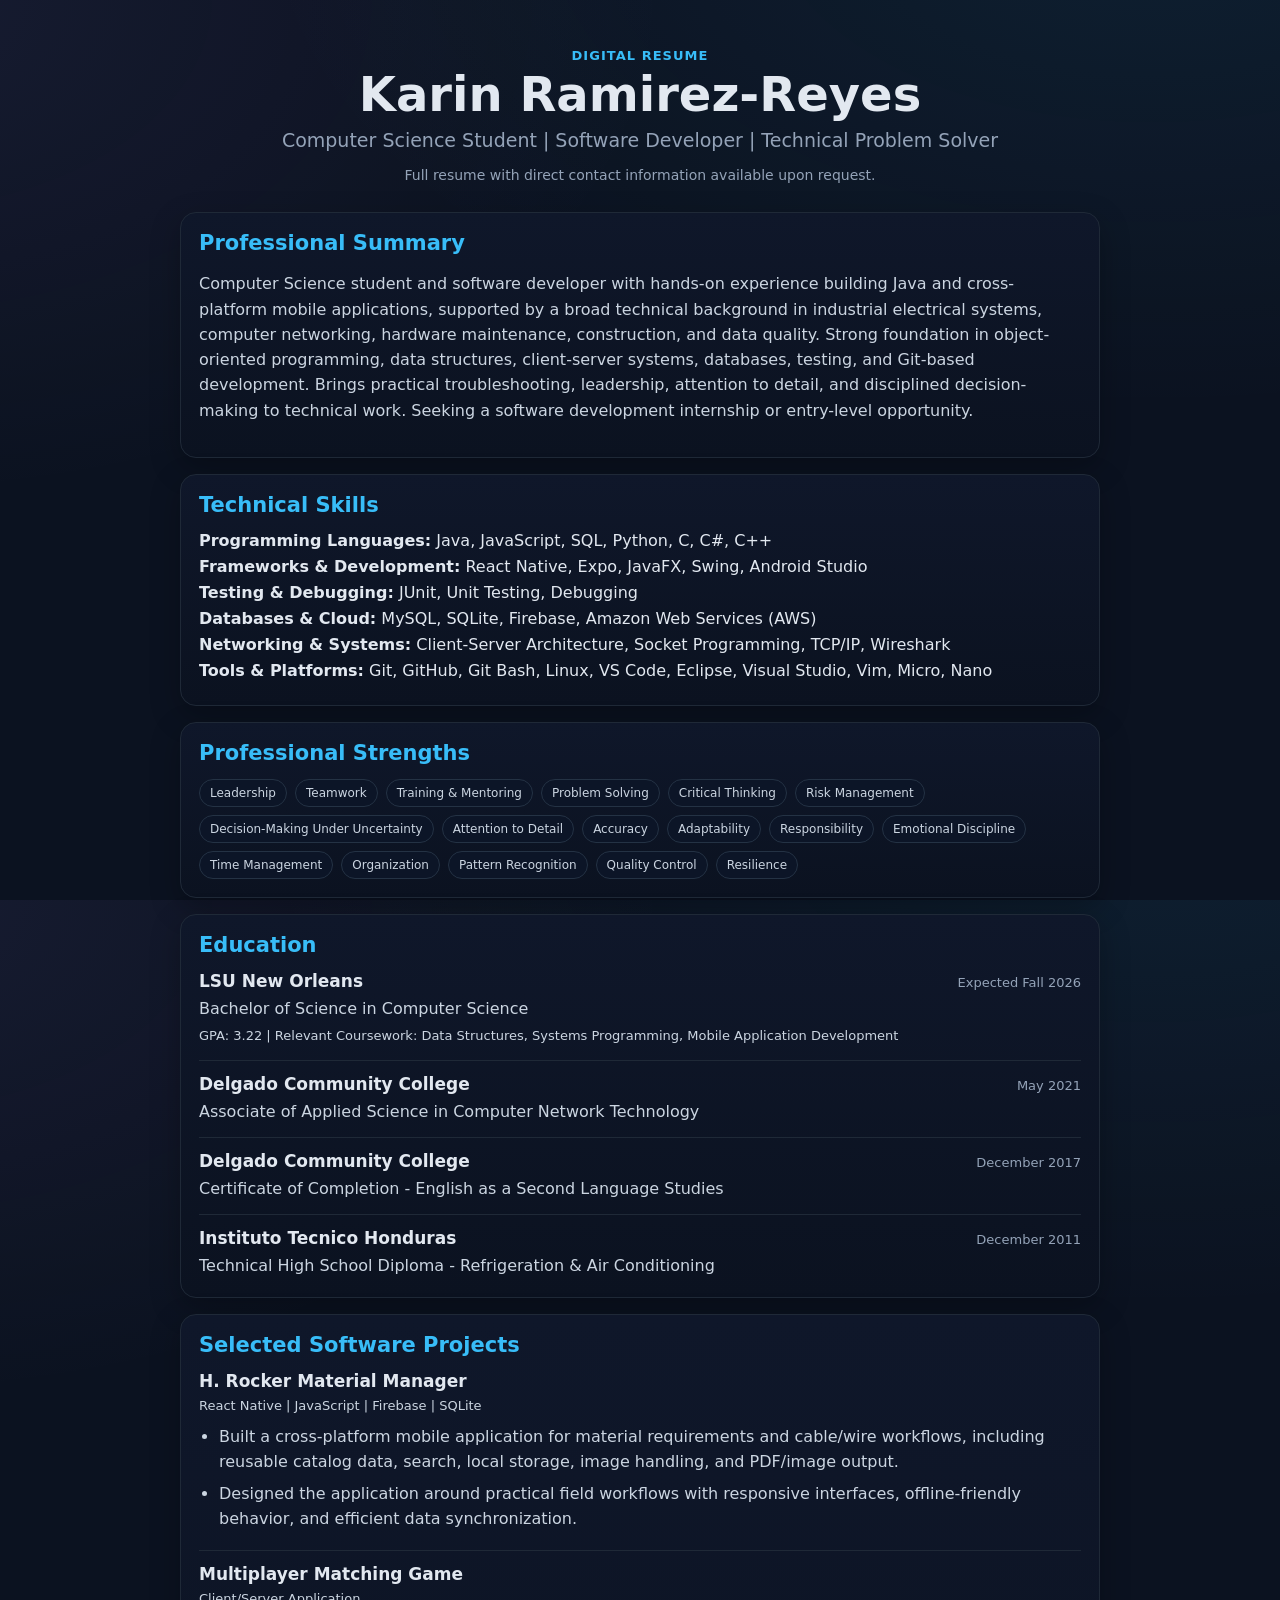
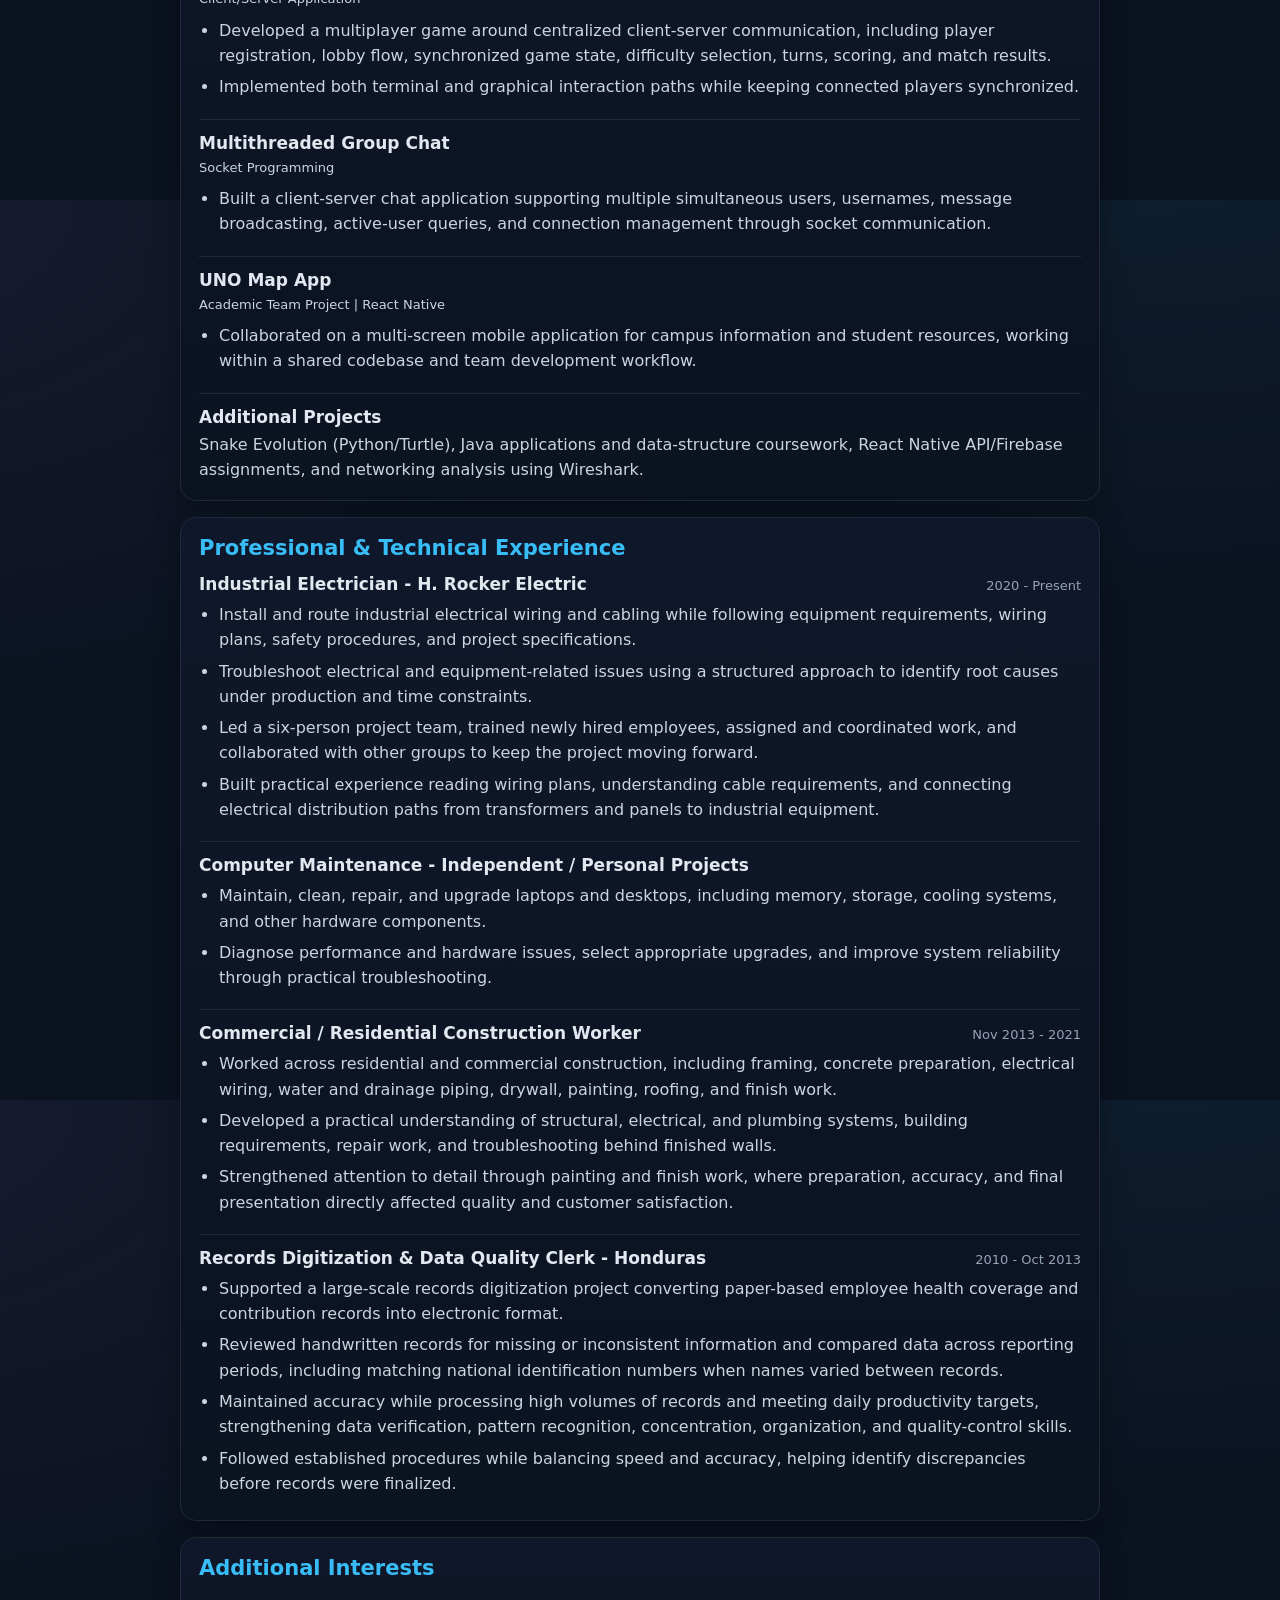
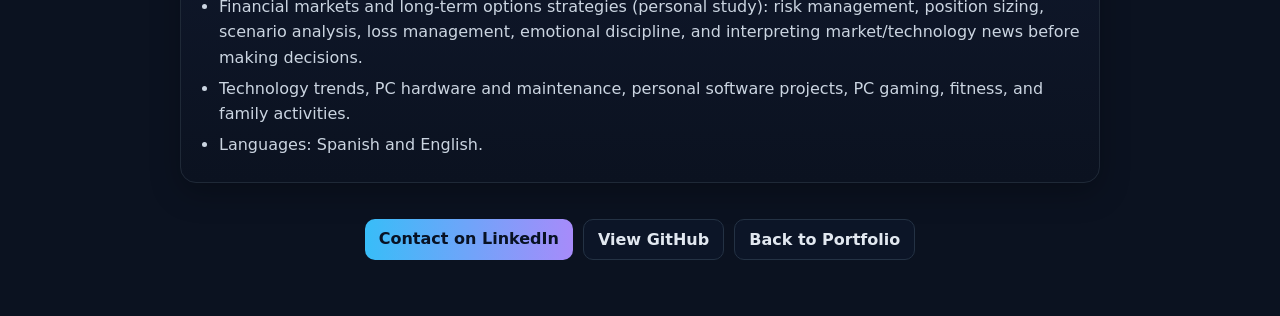
==== commit b7b377ad: "move resume actions to page footer" ====
--- a/resume.html
+++ b/resume.html
@@ -21,17 +21,6 @@
     This public version intentionally avoids private contact information.
     Visitors can return to the portfolio or continue the conversation through professional profiles.
   -->
-  <header class="resume-site-header">
-    <div class="container resume-nav">
-      <a class="logo" href="index.html">&lt;/&gt; Mr. Karin Ramirez</a>
-
-      <nav class="resume-nav-links" aria-label="Resume navigation">
-        <a href="index.html">Portfolio</a>
-        <a href="https://www.linkedin.com/in/karin-ramirez-reyes" target="_blank" rel="noopener">LinkedIn</a>
-        <a href="https://github.com/karinramirez93" target="_blank" rel="noopener">GitHub</a>
-      </nav>
-    </div>
-  </header>
 
   <main class="container resume-shell">
     <!--
@@ -53,12 +42,6 @@
         Full resume with direct contact information available upon request.
       </p>
 
-      <!-- Professional contact options remain public and are safe to share broadly. -->
-      <div class="resume-actions">
-        <a class="btn" href="https://www.linkedin.com/in/karin-ramirez-reyes" target="_blank" rel="noopener">Contact on LinkedIn</a>
-        <a class="btn btn-secondary" href="https://github.com/karinramirez93" target="_blank" rel="noopener">View GitHub</a>
-        <a class="btn btn-secondary" href="index.html">Back to Portfolio</a>
-      </div>
     </section>
 
     <!--
@@ -273,10 +256,15 @@
       </ul>
     </section>
 
-    <!-- Bottom actions keep the professional contact path easy to reach on long mobile pages. -->
-    <section class="resume-bottom-actions" aria-label="Professional contact options">
+    <!--
+      FINAL RESUME ACTIONS
+      Public contact/navigation links are intentionally grouped at the end instead of occupying
+      a permanent header. This keeps the resume itself focused and avoids exposing private details.
+    -->
+    <section class="resume-bottom-actions resume-final-actions" aria-label="Professional contact options">
       <a class="btn" href="https://www.linkedin.com/in/karin-ramirez-reyes" target="_blank" rel="noopener">Contact on LinkedIn</a>
-      <a class="btn btn-secondary" href="index.html">Return to Portfolio</a>
+      <a class="btn btn-secondary" href="https://github.com/karinramirez93" target="_blank" rel="noopener">View GitHub</a>
+      <a class="btn btn-secondary" href="index.html">Back to Portfolio</a>
     </section>
   </main>
 </body>
--- a/style.css
+++ b/style.css
@@ -20,9 +20,40 @@
 a:hover { text-decoration: underline; }
 .container { width: min(1100px, 92%); margin: 0 auto; }
 header { position: sticky; top: 0; z-index: 50; backdrop-filter: blur(8px); background: #0b1220cc; border-bottom: 1px solid #1f2937; }
-.nav { display:flex; align-items:center; justify-content:space-between; padding: 14px 0; }
-.nav a.logo { font-weight: 800; letter-spacing: 0.4px; }
-.nav .links { display:flex; gap: 16px; }
+.nav { position: relative; display:flex; align-items:center; justify-content:space-between; gap: 18px; padding: 14px 0; }
+.nav a.logo { font-weight: 800; letter-spacing: 0.4px; white-space: nowrap; }
+.nav .links { display:flex; align-items:center; gap: 16px; }
+
+/* Hamburger toggle stays hidden on desktop and becomes available on smaller screens. */
+.nav-toggle {
+  display: none;
+  width: 44px;
+  height: 44px;
+  padding: 10px;
+  border: 1px solid #243244;
+  border-radius: 10px;
+  background: #0c1527;
+  cursor: pointer;
+  flex-direction: column;
+  justify-content: center;
+  gap: 5px;
+}
+.nav-toggle span {
+  display: block;
+  width: 100%;
+  height: 2px;
+  border-radius: 999px;
+  background: var(--text);
+  transition: transform .2s ease, opacity .2s ease;
+}
+.nav-toggle:focus-visible {
+  outline: none;
+  box-shadow: 0 0 0 4px var(--ring);
+}
+/* Transform the three bars into a close icon while the mobile menu is open. */
+.nav-toggle.is-open span:nth-child(1) { transform: translateY(7px) rotate(45deg); }
+.nav-toggle.is-open span:nth-child(2) { opacity: 0; }
+.nav-toggle.is-open span:nth-child(3) { transform: translateY(-7px) rotate(-45deg); }
 .btn { display:inline-block; padding: 10px 14px; border-radius: 10px; background: linear-gradient(90deg, var(--accent), var(--accent-2)); color: #081224; font-weight: 700; border: none; }
 .btn:hover { filter: brightness(1.05); }
 .hero { display:grid; grid-template-columns: 1.2fr 0.8fr; gap: 28px; align-items:center; padding: 56px 0; }
@@ -46,7 +77,60 @@
   .hero { grid-template-columns: 1fr; text-align: center; }
   .about { grid-template-columns: 1fr; }
   .grid { grid-template-columns: 1fr; }
-  .nav .links { display:none; }
+
+  /* Keep the logo and hamburger visible while turning the links into a dropdown panel. */
+  .nav-toggle {
+    display: inline-flex;
+    flex: 0 0 auto;
+  }
+
+  .nav .links {
+    position: absolute;
+    top: calc(100% + 1px);
+    left: 0;
+    right: 0;
+    z-index: 60;
+    display: flex;
+    flex-direction: column;
+    align-items: stretch;
+    gap: 4px;
+    padding: 10px;
+    border: 1px solid #243244;
+    border-radius: 0 0 14px 14px;
+    background: rgba(11,18,32,.98);
+    box-shadow: 0 18px 35px rgba(0,0,0,.35);
+    opacity: 0;
+    visibility: hidden;
+    pointer-events: none;
+    transform: translateY(-8px);
+    transition: opacity .18s ease, transform .18s ease, visibility .18s ease;
+  }
+
+  .nav .links.is-open {
+    opacity: 1;
+    visibility: visible;
+    pointer-events: auto;
+    transform: translateY(0);
+  }
+
+  .nav .links a {
+    min-height: 44px;
+    display: flex;
+    align-items: center;
+    padding: 10px 12px;
+    border-radius: 9px;
+  }
+
+  .nav .links a:not(.btn):hover,
+  .nav .links a:not(.btn):focus-visible {
+    background: #0f1b30;
+    text-decoration: none;
+  }
+
+  .nav .links .btn {
+    justify-content: center;
+    margin-top: 2px;
+  }
 }
 input, textarea {
   padding:12px;
@@ -467,3 +551,38 @@
     border-color: #bbb;
   }
 }
+
+
+/* ==========================================================================
+   PUBLIC CONTACT & RESUME PRIVACY
+   --------------------------------------------------------------------------
+   These styles support privacy-safe contact options. Direct personal contact
+   information is intentionally not displayed on the public portfolio.
+   ========================================================================== */
+
+.contact-actions {
+  display: flex;
+  gap: 10px;
+  flex-wrap: wrap;
+  margin-top: 16px;
+}
+
+.resume-privacy-note {
+  max-width: 680px;
+  margin: 14px auto 0;
+  color: var(--muted);
+  font-size: 14px;
+  line-height: 1.5;
+}
+
+/* Keep public contact actions easy to tap on narrow screens. */
+@media (max-width: 520px) {
+  .contact-actions {
+    flex-direction: column;
+  }
+
+  .contact-actions .btn {
+    width: 100%;
+    text-align: center;
+  }
+}
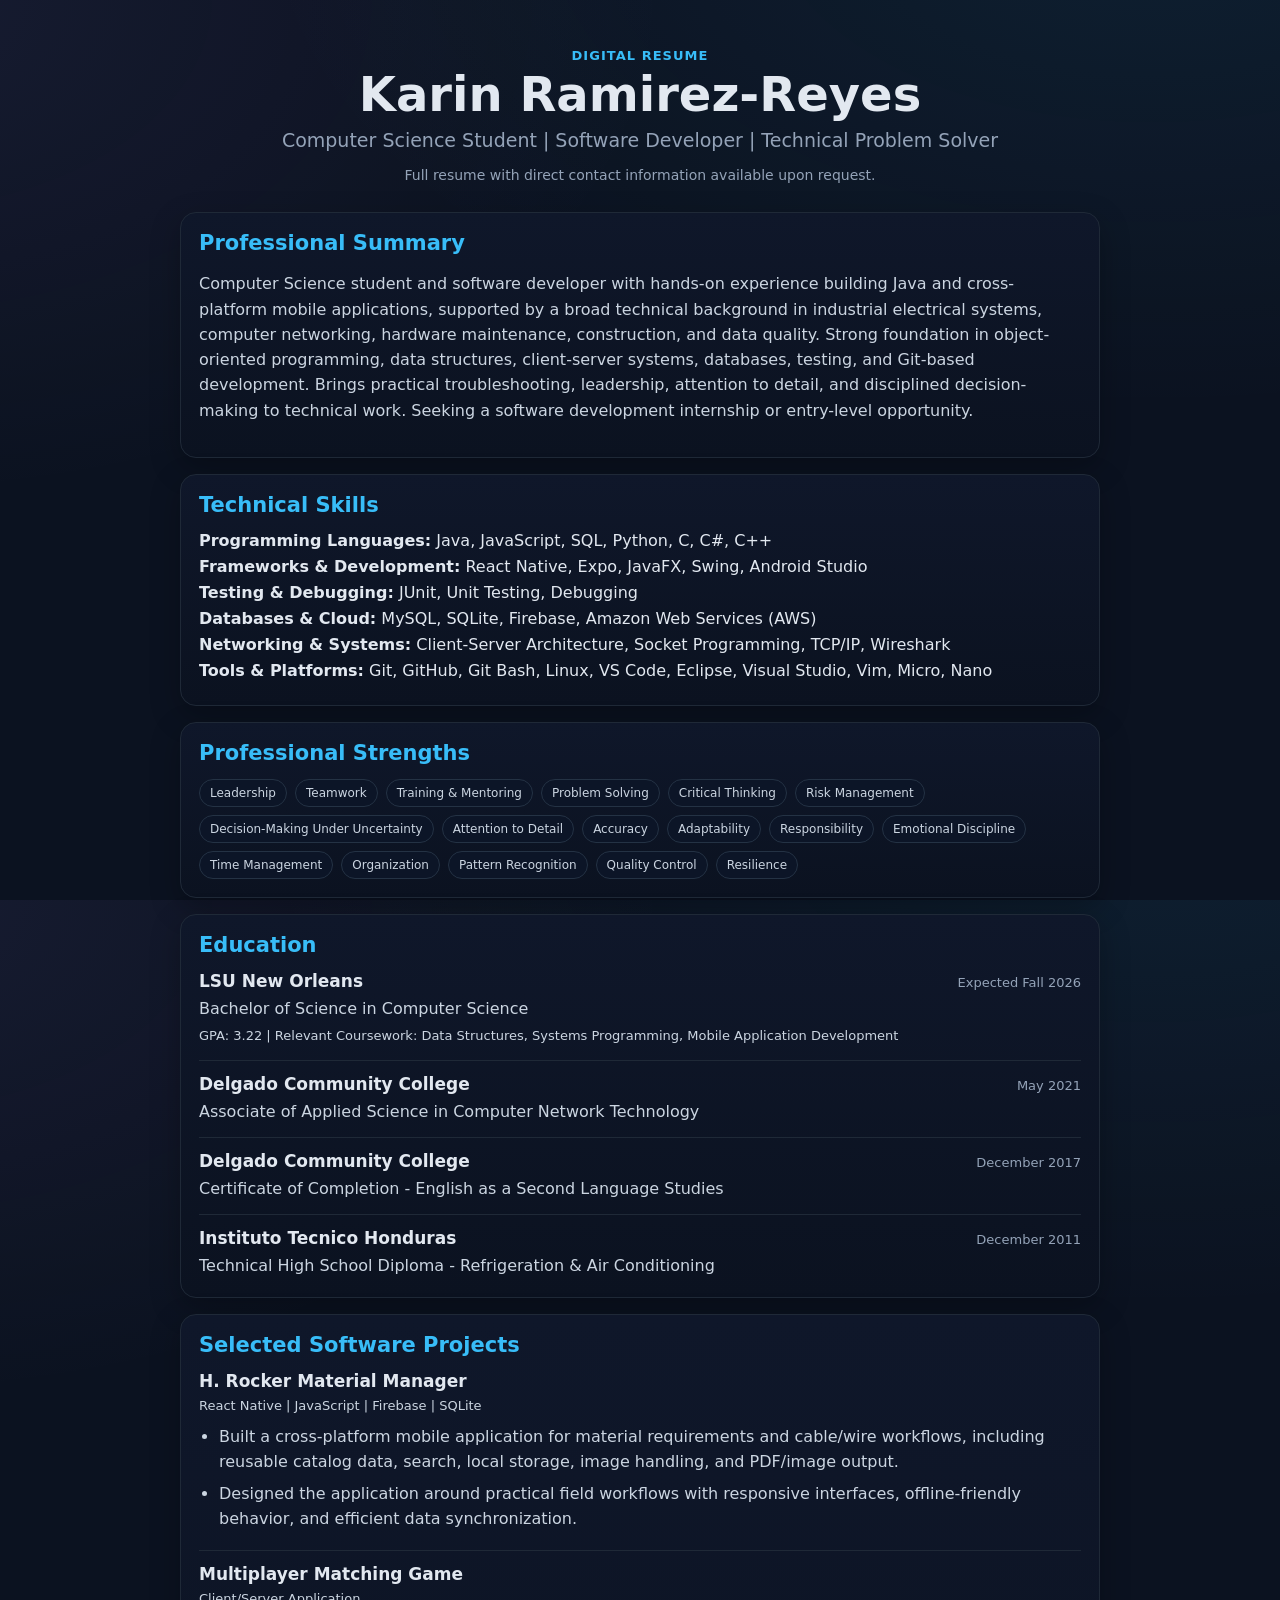
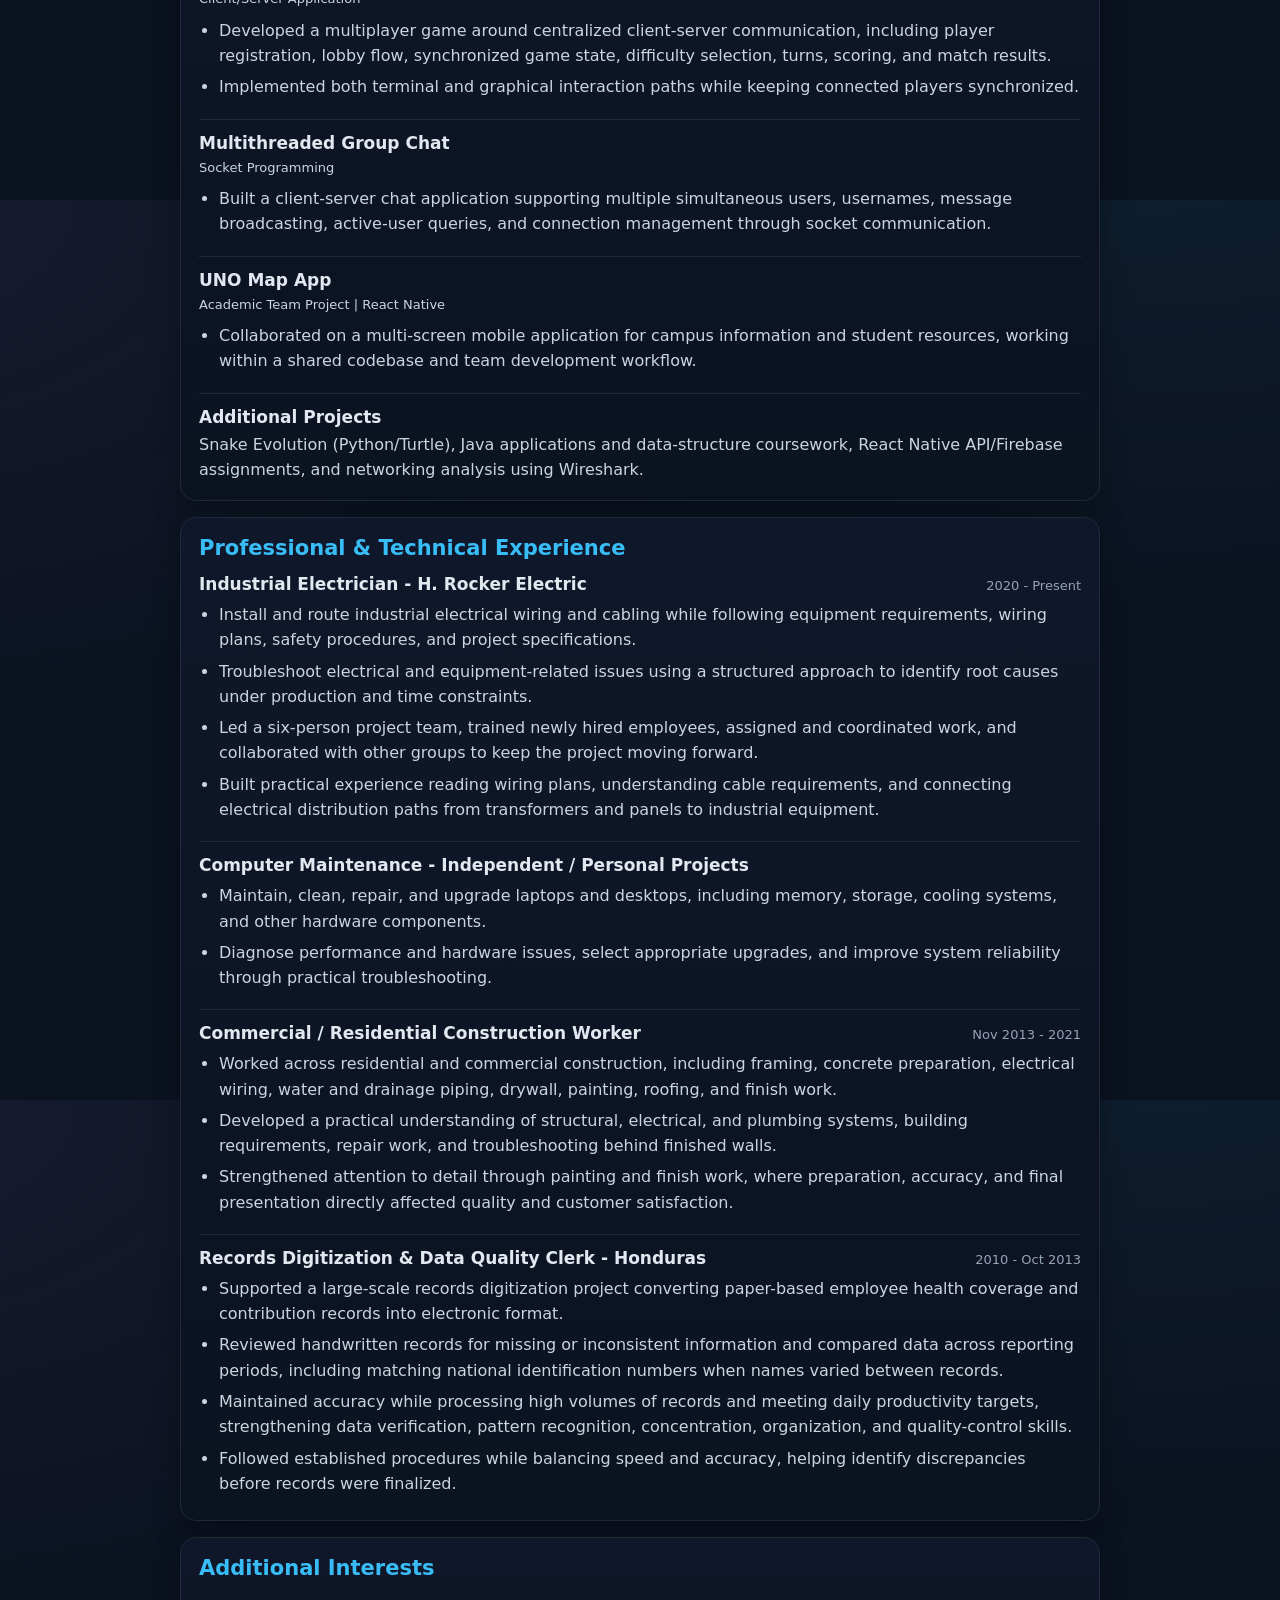
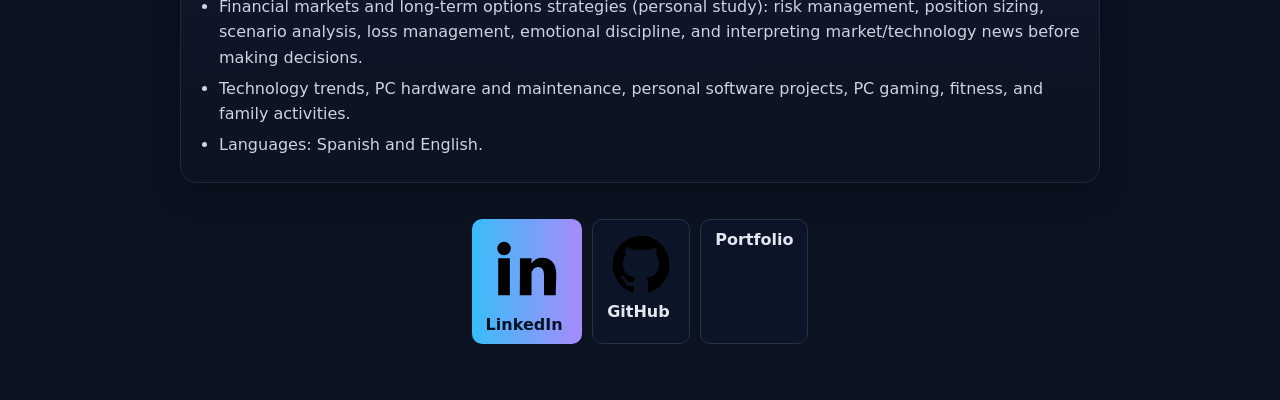
==== commit da56148e: "compact resume footer actions with social icons" ====
--- a/resume.html
+++ b/resume.html
@@ -16,17 +16,11 @@
 </head>
 
 <body class="resume-page">
-  <!--
-    RESUME HEADER
-    This public version intentionally avoids private contact information.
-    Visitors can return to the portfolio or continue the conversation through professional profiles.
-  -->
-
   <main class="container resume-shell">
     <!--
       RESUME INTRO
-      The digital version is intentionally formatted as readable web content instead of embedding a PDF.
-      This makes the resume easier to read on phones and tablets while preserving a PDF download option.
+      The digital version is formatted as responsive web content instead of exposing a downloadable
+      private resume. Direct contact details remain available only when shared privately.
     -->
     <section class="resume-intro">
       <p class="resume-kicker">Digital Resume</p>
@@ -262,9 +256,37 @@
       a permanent header. This keeps the resume itself focused and avoids exposing private details.
     -->
     <section class="resume-bottom-actions resume-final-actions" aria-label="Professional contact options">
-      <a class="btn" href="https://www.linkedin.com/in/karin-ramirez-reyes" target="_blank" rel="noopener">Contact on LinkedIn</a>
-      <a class="btn btn-secondary" href="https://github.com/karinramirez93" target="_blank" rel="noopener">View GitHub</a>
-      <a class="btn btn-secondary" href="index.html">Back to Portfolio</a>
+      <a
+        class="btn resume-action-link"
+        href="https://www.linkedin.com/in/karin-ramirez-reyes"
+        target="_blank"
+        rel="noopener"
+        aria-label="Contact Karin Ramirez on LinkedIn"
+      >
+        <!-- LinkedIn icon is inline so the page does not depend on an external icon library. -->
+        <svg class="resume-action-icon" viewBox="0 0 24 24" aria-hidden="true" focusable="false">
+          <path d="M6.94 8.5H3.56V19.3h3.38V8.5ZM5.25 3.7a1.96 1.96 0 1 0 0 3.92 1.96 1.96 0 0 0 0-3.92ZM20.44 13.11c0-3.25-1.73-4.76-4.04-4.76-1.86 0-2.69 1.02-3.16 1.74V8.5H9.86c.04 1.05 0 10.8 0 10.8h3.38v-6.03c0-.32.02-.65.12-.88.25-.65.82-1.32 1.77-1.32 1.25 0 1.75.95 1.75 2.35v5.88h3.38l.18-6.19Z"/>
+        </svg>
+        <span>LinkedIn</span>
+      </a>
+
+      <a
+        class="btn btn-secondary resume-action-link"
+        href="https://github.com/karinramirez93"
+        target="_blank"
+        rel="noopener"
+        aria-label="View Karin Ramirez on GitHub"
+      >
+        <!-- GitHub icon is inline for the same reason: no extra package or network dependency. -->
+        <svg class="resume-action-icon" viewBox="0 0 24 24" aria-hidden="true" focusable="false">
+          <path d="M12 2C6.48 2 2 6.58 2 12.23c0 4.52 2.87 8.35 6.84 9.7.5.1.68-.22.68-.49 0-.24-.01-.89-.02-1.75-2.78.62-3.37-1.37-3.37-1.37-.45-1.18-1.11-1.5-1.11-1.5-.91-.64.07-.63.07-.63 1 .08 1.53 1.06 1.53 1.06.9 1.57 2.34 1.12 2.91.86.09-.66.35-1.12.64-1.38-2.22-.26-4.56-1.14-4.56-5.06 0-1.12.39-2.03 1.03-2.75-.1-.26-.45-1.3.1-2.71 0 0 .84-.28 2.75 1.05A9.35 9.35 0 0 1 12 6.92c.85 0 1.7.12 2.5.35 1.91-1.33 2.75-1.05 2.75-1.05.55 1.41.2 2.45.1 2.71.64.72 1.03 1.63 1.03 2.75 0 3.93-2.35 4.8-4.58 5.05.36.32.68.95.68 1.92 0 1.39-.01 2.5-.01 2.84 0 .27.18.59.69.49A10.26 10.26 0 0 0 22 12.23C22 6.58 17.52 2 12 2Z"/>
+        </svg>
+        <span>GitHub</span>
+      </a>
+
+      <a class="btn btn-secondary resume-action-link" href="index.html">
+        <span>Portfolio</span>
+      </a>
     </section>
   </main>
 </body>
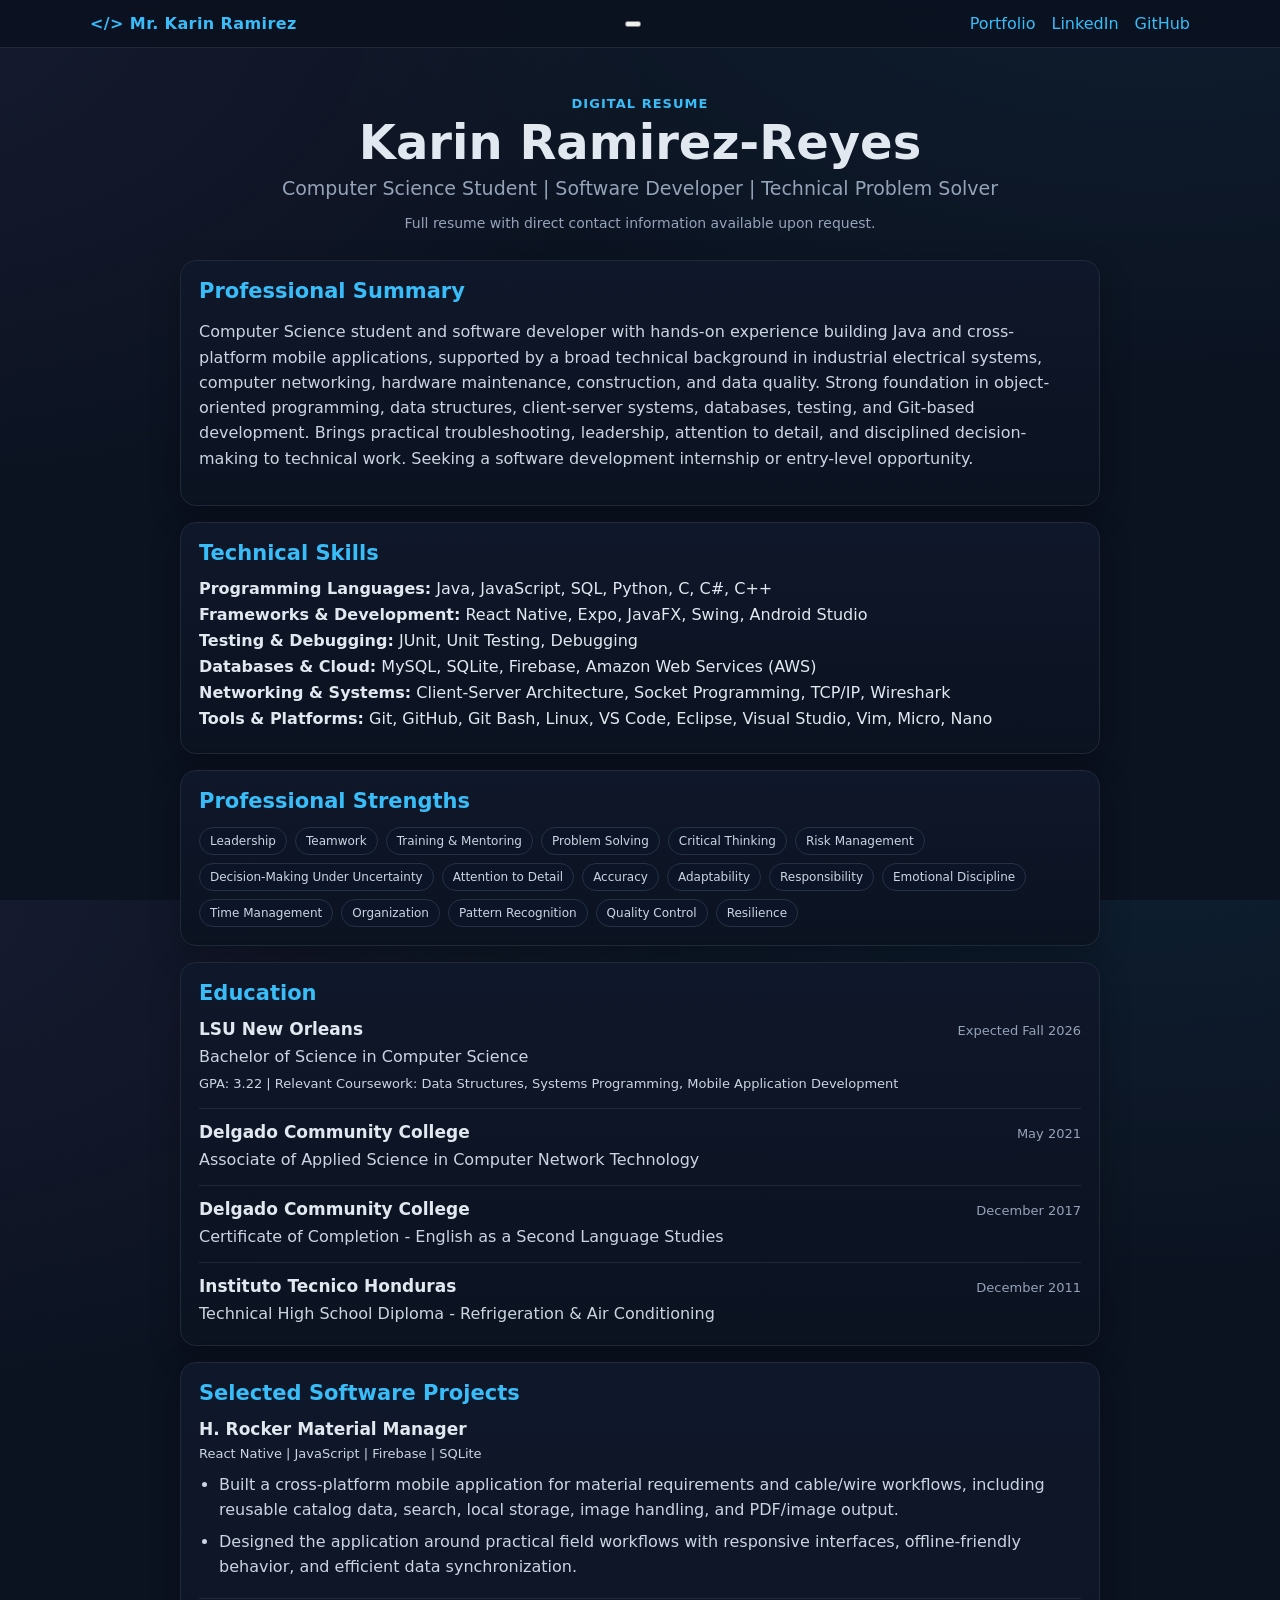
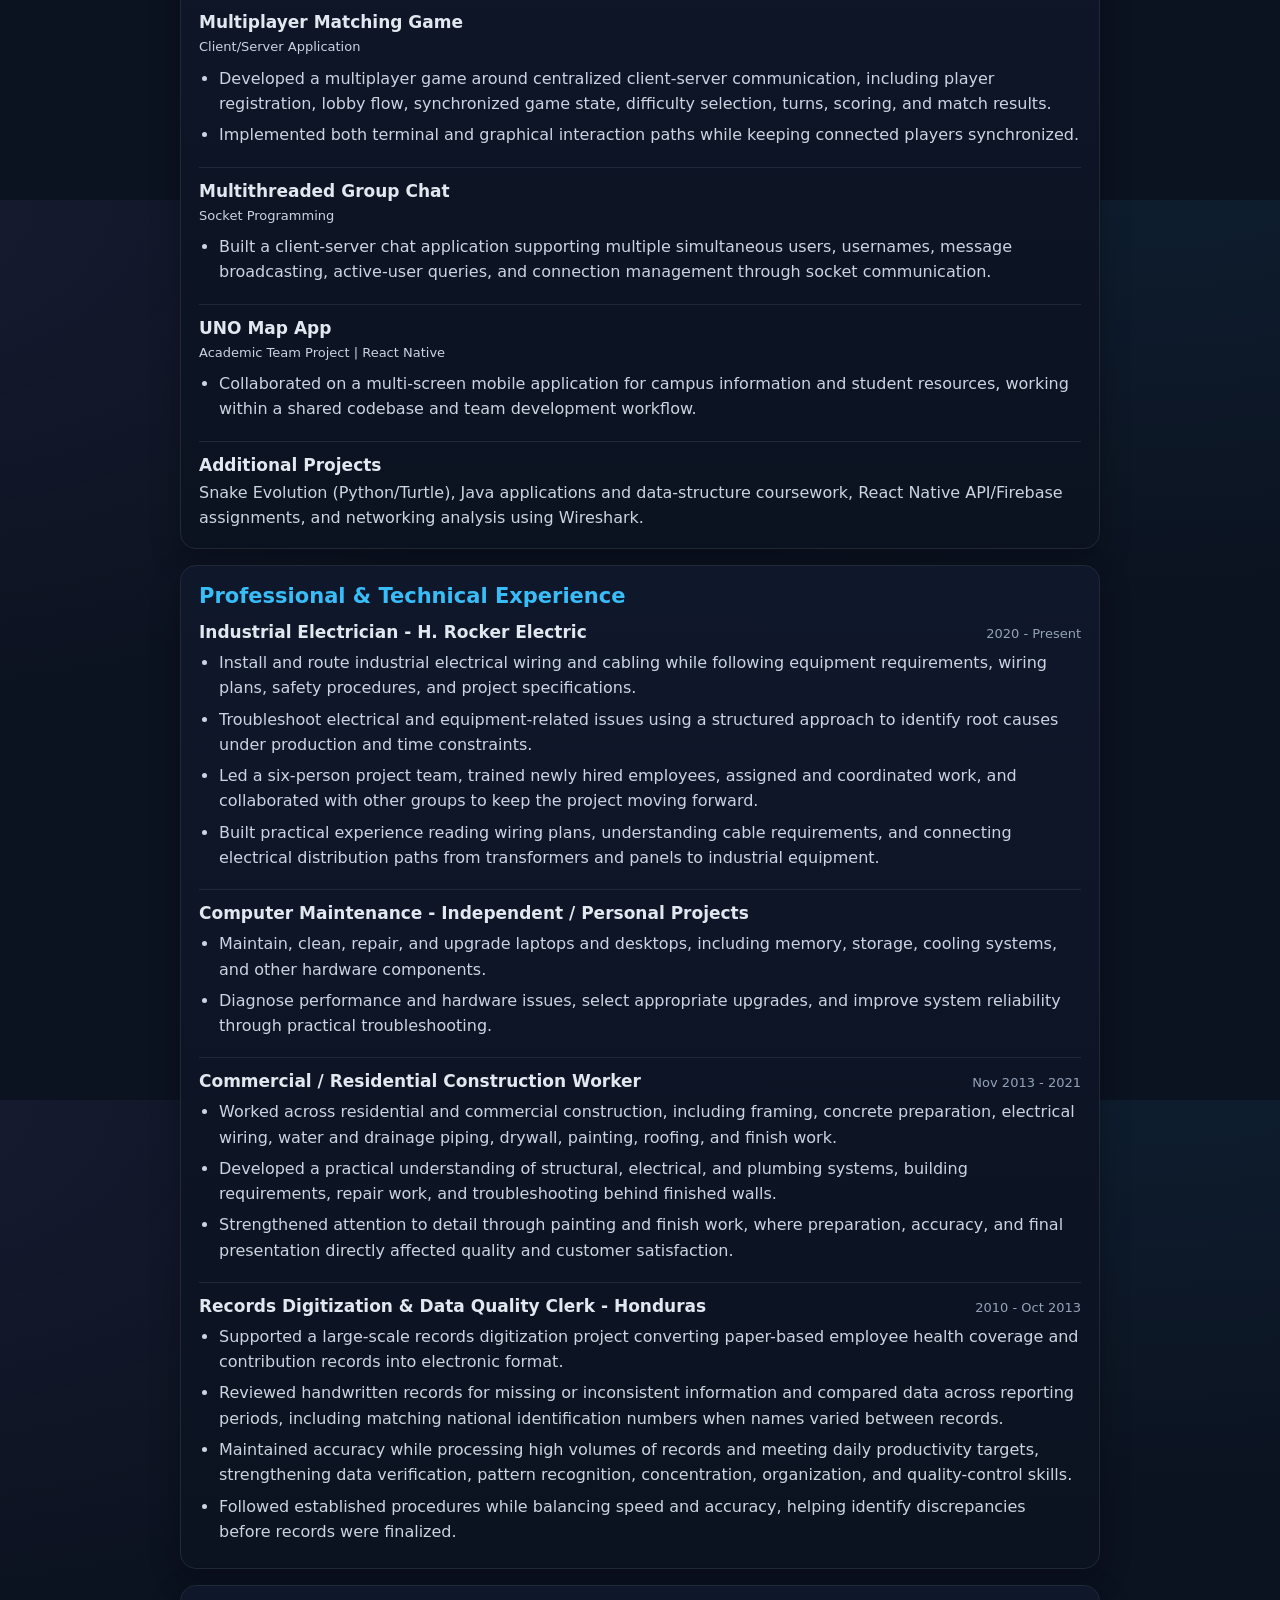
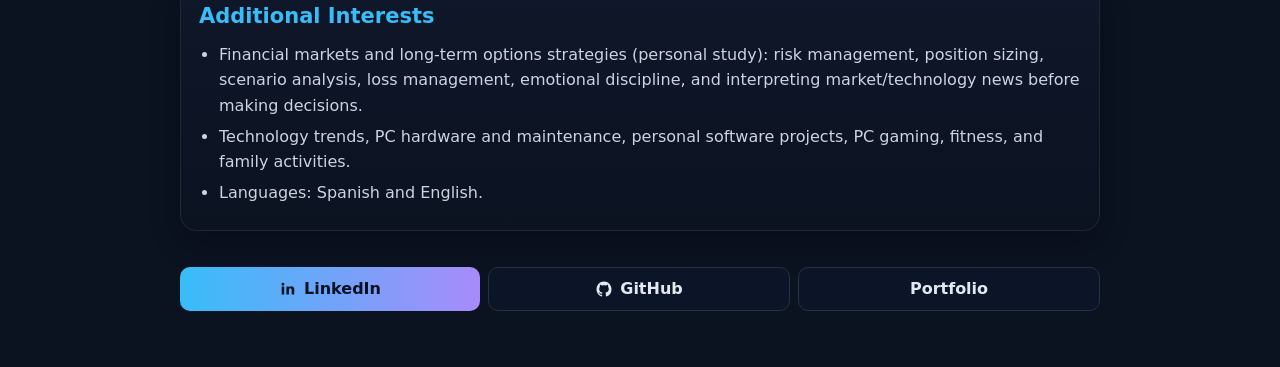
==== commit 0c31e3f2: "restore responsive resume header and constrain social icons" ====
--- a/resume.html
+++ b/resume.html
@@ -16,6 +16,40 @@
 </head>
 
 <body class="resume-page">
+  <!--
+    PUBLIC RESUME HEADER
+    The header exposes only professional/public destinations. Private phone, email,
+    and address remain omitted from the public site.
+  -->
+  <header class="resume-site-header">
+    <div class="container resume-nav">
+      <a class="logo" href="index.html">&lt;/&gt; Mr. Karin Ramirez</a>
+
+      <button
+        class="resume-nav-toggle"
+        id="resume-nav-toggle"
+        type="button"
+        aria-expanded="false"
+        aria-controls="resume-primary-navigation"
+        aria-label="Open resume navigation menu"
+      >
+        <span></span>
+        <span></span>
+        <span></span>
+      </button>
+
+      <nav
+        class="resume-nav-links"
+        id="resume-primary-navigation"
+        aria-label="Resume navigation"
+      >
+        <a href="index.html">Portfolio</a>
+        <a href="https://www.linkedin.com/in/karin-ramirez-reyes" target="_blank" rel="noopener">LinkedIn</a>
+        <a href="https://github.com/karinramirez93" target="_blank" rel="noopener">GitHub</a>
+      </nav>
+    </div>
+  </header>
+
   <main class="container resume-shell">
     <!--
       RESUME INTRO
@@ -263,8 +297,15 @@
         rel="noopener"
         aria-label="Contact Karin Ramirez on LinkedIn"
       >
-        <!-- LinkedIn icon is inline so the page does not depend on an external icon library. -->
-        <svg class="resume-action-icon" viewBox="0 0 24 24" aria-hidden="true" focusable="false">
+        <svg
+          class="resume-action-icon"
+          width="18"
+          height="18"
+          viewBox="0 0 24 24"
+          aria-hidden="true"
+          focusable="false"
+          style="width:18px;height:18px;max-width:18px;max-height:18px;display:block;flex:0 0 18px;"
+        >
           <path d="M6.94 8.5H3.56V19.3h3.38V8.5ZM5.25 3.7a1.96 1.96 0 1 0 0 3.92 1.96 1.96 0 0 0 0-3.92ZM20.44 13.11c0-3.25-1.73-4.76-4.04-4.76-1.86 0-2.69 1.02-3.16 1.74V8.5H9.86c.04 1.05 0 10.8 0 10.8h3.38v-6.03c0-.32.02-.65.12-.88.25-.65.82-1.32 1.77-1.32 1.25 0 1.75.95 1.75 2.35v5.88h3.38l.18-6.19Z"/>
         </svg>
         <span>LinkedIn</span>
@@ -277,8 +318,15 @@
         rel="noopener"
         aria-label="View Karin Ramirez on GitHub"
       >
-        <!-- GitHub icon is inline for the same reason: no extra package or network dependency. -->
-        <svg class="resume-action-icon" viewBox="0 0 24 24" aria-hidden="true" focusable="false">
+        <svg
+          class="resume-action-icon"
+          width="18"
+          height="18"
+          viewBox="0 0 24 24"
+          aria-hidden="true"
+          focusable="false"
+          style="width:18px;height:18px;max-width:18px;max-height:18px;display:block;flex:0 0 18px;"
+        >
           <path d="M12 2C6.48 2 2 6.58 2 12.23c0 4.52 2.87 8.35 6.84 9.7.5.1.68-.22.68-.49 0-.24-.01-.89-.02-1.75-2.78.62-3.37-1.37-3.37-1.37-.45-1.18-1.11-1.5-1.11-1.5-.91-.64.07-.63.07-.63 1 .08 1.53 1.06 1.53 1.06.9 1.57 2.34 1.12 2.91.86.09-.66.35-1.12.64-1.38-2.22-.26-4.56-1.14-4.56-5.06 0-1.12.39-2.03 1.03-2.75-.1-.26-.45-1.3.1-2.71 0 0 .84-.28 2.75 1.05A9.35 9.35 0 0 1 12 6.92c.85 0 1.7.12 2.5.35 1.91-1.33 2.75-1.05 2.75-1.05.55 1.41.2 2.45.1 2.71.64.72 1.03 1.63 1.03 2.75 0 3.93-2.35 4.8-4.58 5.05.36.32.68.95.68 1.92 0 1.39-.01 2.5-.01 2.84 0 .27.18.59.69.49A10.26 10.26 0 0 0 22 12.23C22 6.58 17.52 2 12 2Z"/>
         </svg>
         <span>GitHub</span>
@@ -289,5 +337,46 @@
       </a>
     </section>
   </main>
+  <script>
+    /*
+     * Resume mobile navigation
+     * ------------------------
+     * The public resume keeps its professional links visible on desktop and
+     * collapses them behind a hamburger button on smaller screens.
+     */
+    const resumeNavToggle = document.getElementById('resume-nav-toggle');
+    const resumePrimaryNavigation = document.getElementById('resume-primary-navigation');
+
+    function setResumeNavigationOpen(isOpen) {
+      resumePrimaryNavigation.classList.toggle('is-open', isOpen);
+      resumeNavToggle.classList.toggle('is-open', isOpen);
+      resumeNavToggle.setAttribute('aria-expanded', String(isOpen));
+      resumeNavToggle.setAttribute(
+        'aria-label',
+        isOpen ? 'Close resume navigation menu' : 'Open resume navigation menu'
+      );
+    }
+
+    resumeNavToggle.addEventListener('click', () => {
+      setResumeNavigationOpen(resumeNavToggle.getAttribute('aria-expanded') !== 'true');
+    });
+
+    resumePrimaryNavigation.querySelectorAll('a').forEach(link => {
+      link.addEventListener('click', () => {
+        if (window.innerWidth <= 760) setResumeNavigationOpen(false);
+      });
+    });
+
+    document.addEventListener('keydown', event => {
+      if (event.key === 'Escape' && resumeNavToggle.getAttribute('aria-expanded') === 'true') {
+        setResumeNavigationOpen(false);
+        resumeNavToggle.focus();
+      }
+    });
+
+    window.addEventListener('resize', () => {
+      if (window.innerWidth > 760) setResumeNavigationOpen(false);
+    });
+  </script>
 </body>
 </html>
--- a/style.css
+++ b/style.css
@@ -586,3 +586,61 @@
     text-align: center;
   }
 }
+
+
+/* ==========================================================================
+   COMPACT RESUME FOOTER ACTIONS
+   --------------------------------------------------------------------------
+   Keep LinkedIn, GitHub, and Portfolio on one line, including on phones.
+   Short labels and equal-width buttons make the row easier to scan and tap.
+   ========================================================================== */
+
+.resume-final-actions {
+  display: flex;
+  flex-direction: row;
+  flex-wrap: nowrap;
+  align-items: stretch;
+  gap: 8px;
+  width: 100%;
+}
+
+.resume-final-actions .resume-action-link {
+  flex: 1 1 0;
+  min-width: 0;
+  min-height: 44px;
+  padding: 10px 8px;
+  display: inline-flex;
+  align-items: center;
+  justify-content: center;
+  gap: 7px;
+  white-space: nowrap;
+  text-align: center;
+}
+
+.resume-action-icon {
+  width: 18px;
+  height: 18px;
+  flex: 0 0 auto;
+  fill: currentColor;
+}
+
+/* Override the general mobile rule that stacks resume buttons vertically. */
+@media (max-width: 520px) {
+  .resume-final-actions {
+    flex-direction: row;
+    gap: 6px;
+  }
+
+  .resume-final-actions .resume-action-link {
+    width: auto;
+    min-height: 46px;
+    padding: 9px 5px;
+    font-size: 12.5px;
+    border-radius: 9px;
+  }
+
+  .resume-action-icon {
+    width: 16px;
+    height: 16px;
+  }
+}
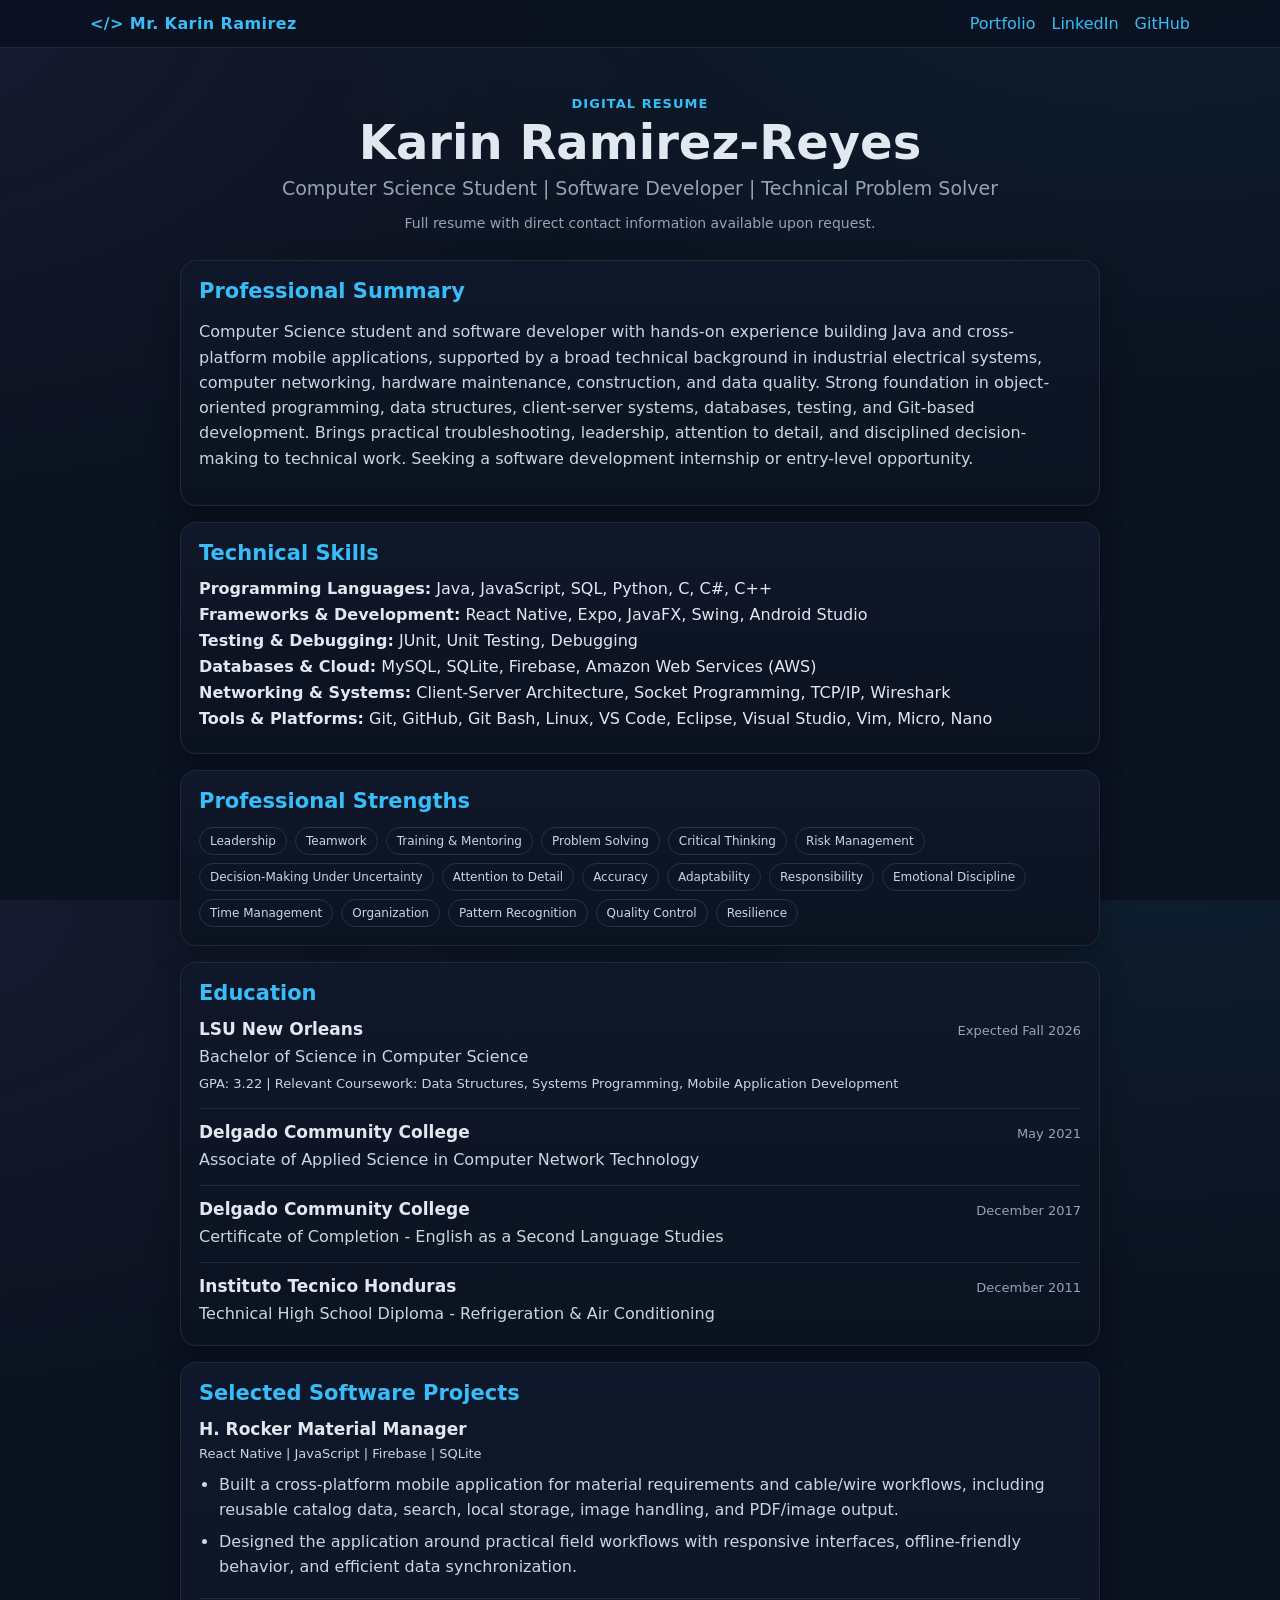
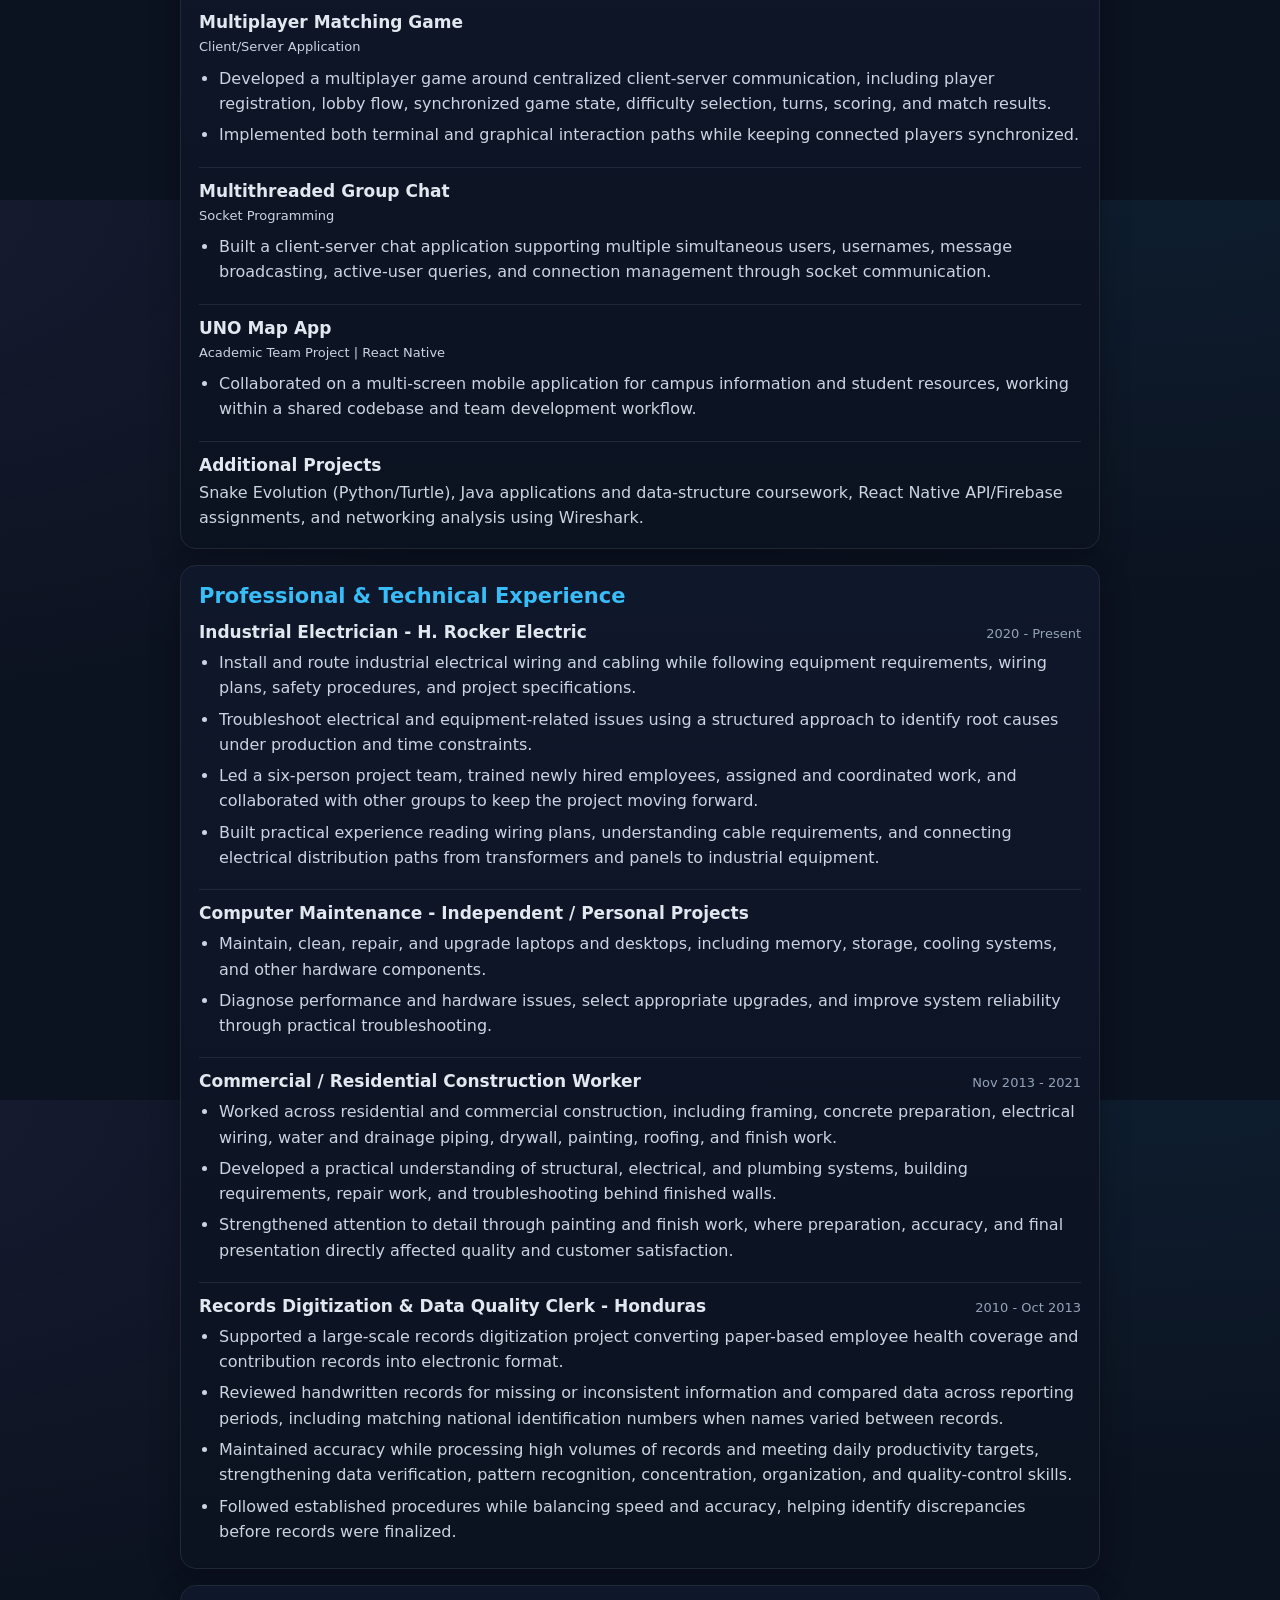
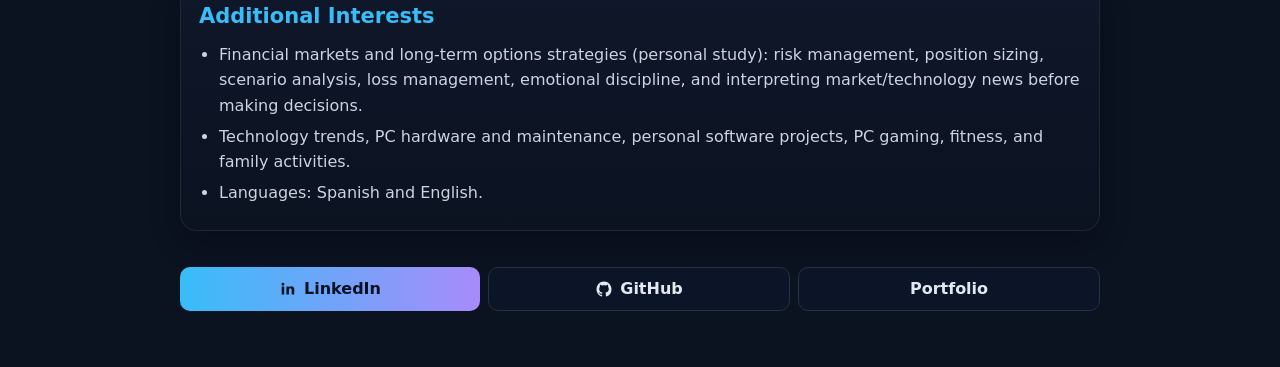
==== commit 40c18847: "keep resume header links inline on all screen sizes" ====
--- a/resume.html
+++ b/resume.html
@@ -25,24 +25,12 @@
     <div class="container resume-nav">
       <a class="logo" href="index.html">&lt;/&gt; Mr. Karin Ramirez</a>
 
-      <button
-        class="resume-nav-toggle"
-        id="resume-nav-toggle"
-        type="button"
-        aria-expanded="false"
-        aria-controls="resume-primary-navigation"
-        aria-label="Open resume navigation menu"
-      >
-        <span></span>
-        <span></span>
-        <span></span>
-      </button>
-
-      <nav
-        class="resume-nav-links"
-        id="resume-primary-navigation"
-        aria-label="Resume navigation"
-      >
+      <!--
+        PUBLIC RESUME LINKS
+        Keep these small and inline on the right side of the header on every screen size.
+        The resume page intentionally does not use a hamburger menu.
+      -->
+      <nav class="resume-nav-links resume-nav-inline" aria-label="Resume navigation">
         <a href="index.html">Portfolio</a>
         <a href="https://www.linkedin.com/in/karin-ramirez-reyes" target="_blank" rel="noopener">LinkedIn</a>
         <a href="https://github.com/karinramirez93" target="_blank" rel="noopener">GitHub</a>
@@ -337,46 +325,5 @@
       </a>
     </section>
   </main>
-  <script>
-    /*
-     * Resume mobile navigation
-     * ------------------------
-     * The public resume keeps its professional links visible on desktop and
-     * collapses them behind a hamburger button on smaller screens.
-     */
-    const resumeNavToggle = document.getElementById('resume-nav-toggle');
-    const resumePrimaryNavigation = document.getElementById('resume-primary-navigation');
-
-    function setResumeNavigationOpen(isOpen) {
-      resumePrimaryNavigation.classList.toggle('is-open', isOpen);
-      resumeNavToggle.classList.toggle('is-open', isOpen);
-      resumeNavToggle.setAttribute('aria-expanded', String(isOpen));
-      resumeNavToggle.setAttribute(
-        'aria-label',
-        isOpen ? 'Close resume navigation menu' : 'Open resume navigation menu'
-      );
-    }
-
-    resumeNavToggle.addEventListener('click', () => {
-      setResumeNavigationOpen(resumeNavToggle.getAttribute('aria-expanded') !== 'true');
-    });
-
-    resumePrimaryNavigation.querySelectorAll('a').forEach(link => {
-      link.addEventListener('click', () => {
-        if (window.innerWidth <= 760) setResumeNavigationOpen(false);
-      });
-    });
-
-    document.addEventListener('keydown', event => {
-      if (event.key === 'Escape' && resumeNavToggle.getAttribute('aria-expanded') === 'true') {
-        setResumeNavigationOpen(false);
-        resumeNavToggle.focus();
-      }
-    });
-
-    window.addEventListener('resize', () => {
-      if (window.innerWidth > 760) setResumeNavigationOpen(false);
-    });
-  </script>
 </body>
 </html>
--- a/style.css
+++ b/style.css
@@ -253,6 +253,7 @@
 }
 
 .resume-nav {
+  position: relative;
   display: flex;
   align-items: center;
   justify-content: space-between;
@@ -272,6 +273,40 @@
   gap: 16px;
   flex-wrap: wrap;
 }
+
+/* Resume hamburger is hidden on desktop and shown on tablets/phones. */
+.resume-nav-toggle {
+  display: none;
+  width: 44px;
+  height: 44px;
+  padding: 10px;
+  border: 1px solid #243244;
+  border-radius: 10px;
+  background: #0c1527;
+  cursor: pointer;
+  flex: 0 0 auto;
+  flex-direction: column;
+  justify-content: center;
+  gap: 5px;
+}
+
+.resume-nav-toggle span {
+  display: block;
+  width: 100%;
+  height: 2px;
+  border-radius: 999px;
+  background: var(--text);
+  transition: transform .2s ease, opacity .2s ease;
+}
+
+.resume-nav-toggle:focus-visible {
+  outline: none;
+  box-shadow: 0 0 0 4px var(--ring);
+}
+
+.resume-nav-toggle.is-open span:nth-child(1) { transform: translateY(7px) rotate(45deg); }
+.resume-nav-toggle.is-open span:nth-child(2) { opacity: 0; }
+.resume-nav-toggle.is-open span:nth-child(3) { transform: translateY(-7px) rotate(-45deg); }
 
 /* Main content width is intentionally narrower than the portfolio for easier reading. */
 .resume-shell {
@@ -415,14 +450,55 @@
    -------------------------------------------------------------------------- */
 @media (max-width: 760px) {
   .resume-nav {
-    align-items: flex-start;
-  }
-
-  /* Keep the header compact on small screens instead of hiding navigation entirely. */
+    align-items: center;
+  }
+
+  .resume-nav-toggle {
+    display: inline-flex;
+  }
+
+  /* The public links stay available without consuming two rows in the mobile header. */
   .resume-nav-links {
-    justify-content: flex-end;
-    gap: 9px 12px;
-    font-size: 13px;
+    position: absolute;
+    top: calc(100% + 1px);
+    left: 0;
+    right: 0;
+    z-index: 70;
+    display: flex;
+    flex-direction: column;
+    align-items: stretch;
+    gap: 4px;
+    padding: 10px;
+    border: 1px solid #243244;
+    border-radius: 0 0 14px 14px;
+    background: rgba(11,18,32,.98);
+    box-shadow: 0 18px 35px rgba(0,0,0,.35);
+    opacity: 0;
+    visibility: hidden;
+    pointer-events: none;
+    transform: translateY(-8px);
+    transition: opacity .18s ease, transform .18s ease, visibility .18s ease;
+  }
+
+  .resume-nav-links.is-open {
+    opacity: 1;
+    visibility: visible;
+    pointer-events: auto;
+    transform: translateY(0);
+  }
+
+  .resume-nav-links a {
+    min-height: 44px;
+    display: flex;
+    align-items: center;
+    padding: 10px 12px;
+    border-radius: 9px;
+  }
+
+  .resume-nav-links a:hover,
+  .resume-nav-links a:focus-visible {
+    background: #0f1b30;
+    text-decoration: none;
   }
 
   .resume-intro {
@@ -446,16 +522,15 @@
 
 @media (max-width: 520px) {
   .resume-nav {
-    flex-direction: column;
-    align-items: stretch;
+    flex-direction: row;
+    align-items: center;
   }
 
   .resume-nav .logo {
-    text-align: center;
-  }
-
-  .resume-nav-links {
-    justify-content: center;
+    text-align: left;
+    max-width: calc(100% - 60px);
+    overflow: hidden;
+    text-overflow: ellipsis;
   }
 
   .resume-shell {
@@ -640,7 +715,11 @@
   }
 
   .resume-action-icon {
-    width: 16px;
-    height: 16px;
-  }
-}
+    width: 16px !important;
+    height: 16px !important;
+    max-width: 16px !important;
+    max-height: 16px !important;
+    flex: 0 0 16px !important;
+    overflow: hidden;
+  }
+}
